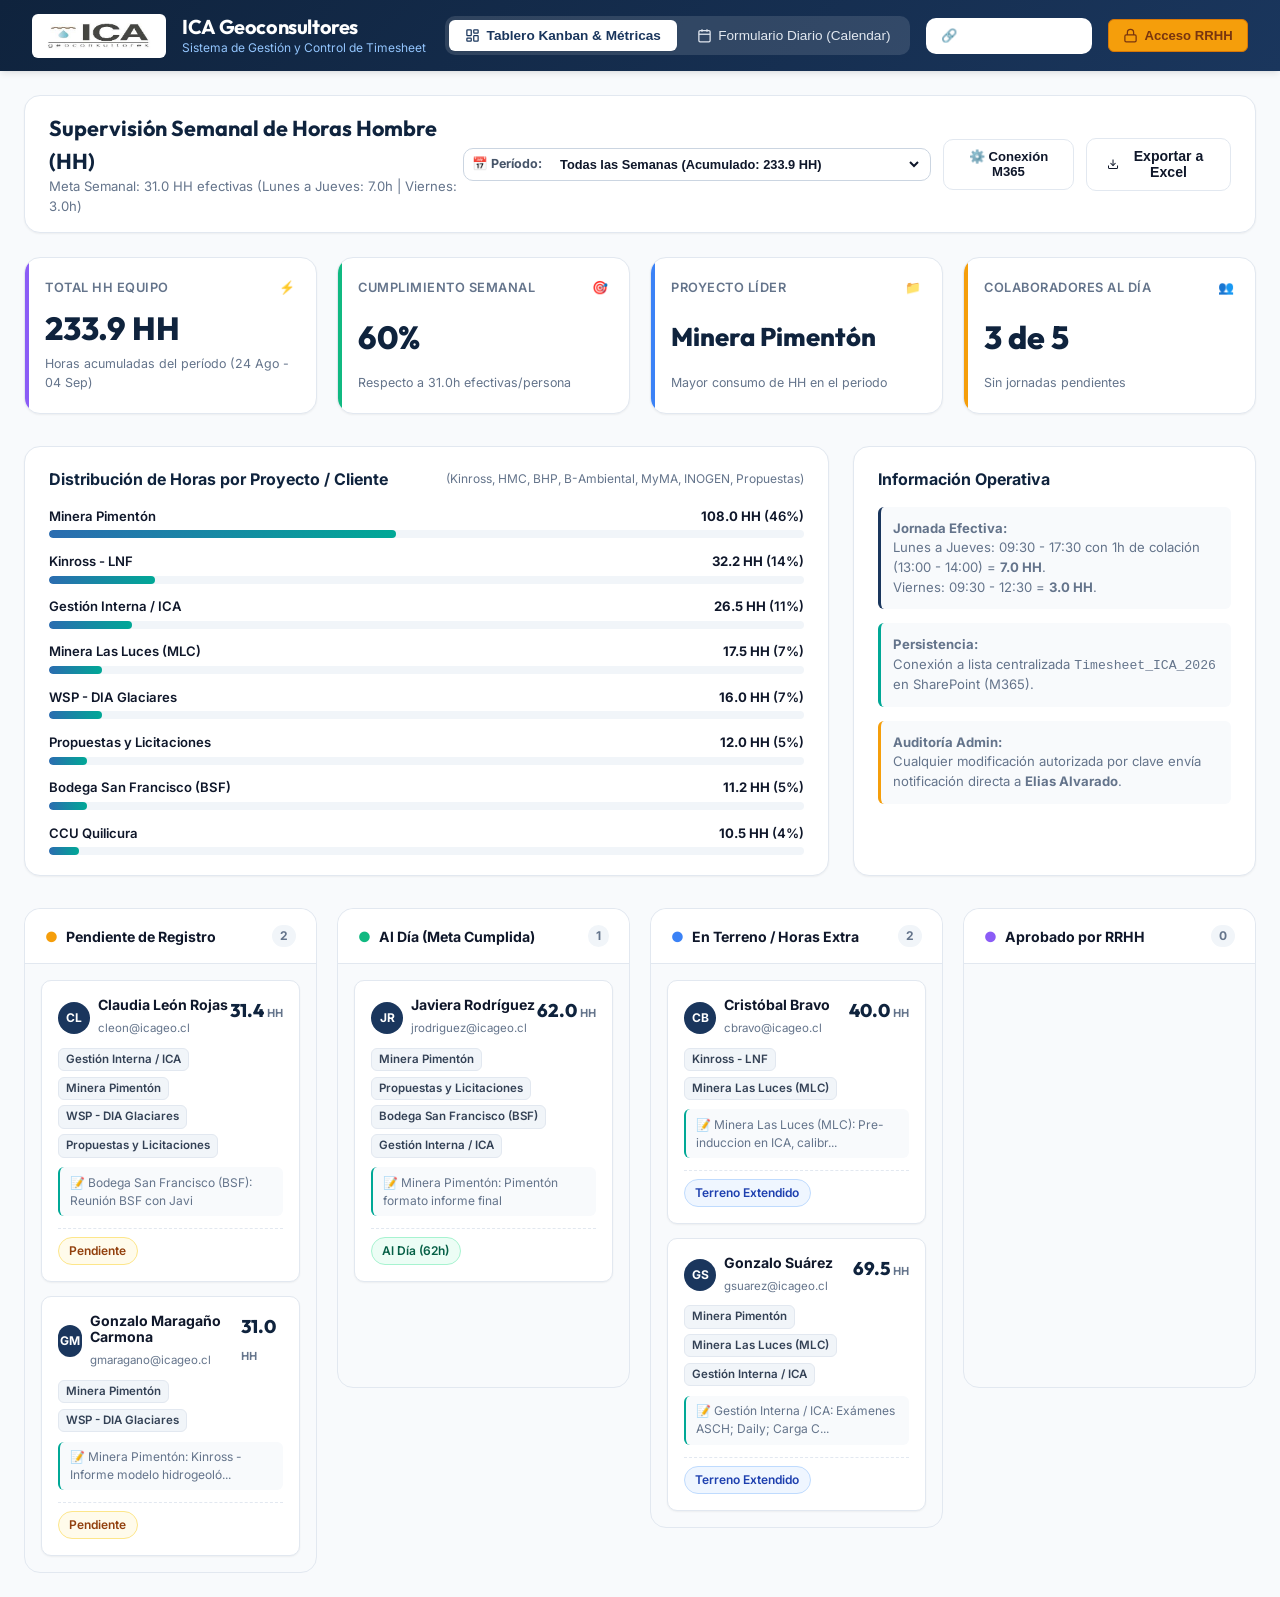
==== index.html @ 27f5648c "Integrate team real HH (233.9h) across 5 consultants with period filtering and detail modal" ====
<!DOCTYPE html>
<html lang="es">
<head>
  <meta charset="UTF-8">
  <meta name="viewport" content="width=device-width, initial-scale=1.0">
  <title>Timesheet Corporativo - ICA Geoconsultores</title>
  <link rel="stylesheet" href="css/styles.css">
  <link rel="stylesheet" href="css/kanban.css">
  <link rel="stylesheet" href="css/calendar.css">
  <link rel="icon" type="image/png" href="assets/ica_logo.png">
</head>
<body>

  <!-- Encabezado Corporativo -->
  <header class="app-header">
    <div class="brand-container">
      <img src="assets/ica_logo.png" alt="ICA Geoconsultores" class="brand-logo">
      <div class="brand-text">
        <h1>ICA Geoconsultores</h1>
        <p>Sistema de Gestión y Control de Timesheet</p>
      </div>
    </div>

    <!-- Navegación de Vistas y Acceso Admin -->
    <div class="header-actions">
      <div class="nav-tabs">
        <button type="button" class="nav-tab-btn active" id="tabBtnKanban" onclick="switchView('kanban')">
          <svg width="15" height="15" viewBox="0 0 24 24" fill="none" stroke="currentColor" stroke-width="2"><rect x="3" y="3" width="7" height="9" rx="1"/><rect x="14" y="3" width="7" height="5" rx="1"/><rect x="14" y="12" width="7" height="9" rx="1"/><rect x="3" y="16" width="7" height="5" rx="1"/></svg>
          Tablero Kanban & Métricas
        </button>
        <button type="button" class="nav-tab-btn" id="tabBtnCalendar" onclick="switchView('calendar')">
          <svg width="15" height="15" viewBox="0 0 24 24" fill="none" stroke="currentColor" stroke-width="2"><rect x="3" y="4" width="18" height="18" rx="2" ry="2"/><line x1="16" y1="2" x2="16" y2="6"/><line x1="8" y1="2" x2="8" y2="6"/><line x1="3" y1="10" x2="21" y2="10"/></svg>
          Formulario Diario (Calendar)
        </button>
      </div>

      <a href="form.html" target="_blank" class="btn btn-outline" style="font-size: 0.82rem; padding: 0.45rem 0.85rem; text-decoration: none; color: white; border-color: rgba(255,255,255,0.35); display: inline-flex; align-items: center; gap: 0.4rem;">
        🔗 Formulario Directo
      </a>

      <button type="button" class="btn-admin" id="btnAdminAuth">
        <svg width="15" height="15" viewBox="0 0 24 24" fill="none" stroke="currentColor" stroke-width="2"><rect x="3" y="11" width="18" height="11" rx="2" ry="2"/><path d="M7 11V7a5 5 0 0110 0v4"/></svg>
        Acceso RRHH
      </button>
    </div>
  </header>

  <!-- Banner de Notificación Exclusiva para Elias Alvarado -->
  <div id="adminNotificationBanner" style="display: none; background: #ecfdf5; border-bottom: 1px solid #a7f3d0; padding: 0.6rem 2rem; font-size: 0.82rem; color: #065f46; align-items: center; justify-content: space-between;">
  </div>

  <main class="app-container">

    <!-- ========================================================
         VISTA 1: TABLERO KANBAN & MÉTRICAS
         ======================================================== -->
    <section id="viewKanban" class="view-section active">
      <!-- Barra Superior del Dashboard -->
      <div class="dashboard-topbar">
        <div class="topbar-title">
          <h2>Supervisión Semanal de Horas Hombre (HH)</h2>
          <p>Meta Semanal: 31.0 HH efectivas (Lunes a Jueves: 7.0h | Viernes: 3.0h)</p>
        </div>
        <div class="topbar-filters">
          <div style="display: flex; align-items: center; gap: 0.4rem; background: white; border: 1px solid #cbd5e1; border-radius: var(--radius-md); padding: 0.2rem 0.5rem;">
            <label for="selectDashboardPeriod" style="font-size: 0.78rem; font-weight: 700; color: #475569; white-space: nowrap;">📅 Período:</label>
            <select id="selectDashboardPeriod" class="input-control" style="font-size: 0.8rem; padding: 0.25rem 0.5rem; border: none; background: transparent; font-weight: 600; color: #0f172a; cursor: pointer;">
              <option value="all">Todas las Semanas (Acumulado: 233.9 HH)</option>
              <option value="w1">Semana 1 (24 al 28 de Agosto: 124.9 HH)</option>
              <option value="w2">Semana 2 (31 de Agosto al 04 de Septiembre: 109.0 HH)</option>
            </select>
          </div>
          <button type="button" class="btn btn-outline" id="btnAdminManagePinsCatalog" style="font-size: 0.82rem; display: none;">
            👥 PINs & Propuestas
          </button>
          <button type="button" class="btn btn-outline" id="btnM365Config" style="font-size: 0.82rem;">
            ⚙️ Conexión M365
          </button>
          <button type="button" class="btn btn-outline" id="btnExportExcel">
            <svg width="16" height="16" viewBox="0 0 24 24" fill="none" stroke="currentColor" stroke-width="2"><path d="M21 15v4a2 2 0 0 1-2 2H5a2 2 0 0 1-2-2v-4"/><polyline points="7 10 12 15 17 10"/><line x1="12" y1="15" x2="12" y2="3"/></svg>
            Exportar a Excel
          </button>
        </div>
      </div>

      <!-- Métricas Clave (KPIs) -->
      <div class="metrics-kpi-grid">
        <div class="kpi-card kpi-purple">
          <div class="kpi-header">
            <span>Total HH Equipo</span>
            <span>⚡</span>
          </div>
          <div class="kpi-value" id="kpiTotalHours">0.0 HH</div>
          <div class="kpi-subtext">Horas acumuladas esta semana</div>
        </div>

        <div class="kpi-card kpi-success">
          <div class="kpi-header">
            <span>Cumplimiento Semanal</span>
            <span>🎯</span>
          </div>
          <div class="kpi-value" id="kpiComplianceRate">0%</div>
          <div class="kpi-subtext">Respecto a 31.0h efectivas/persona</div>
        </div>

        <div class="kpi-card kpi-info">
          <div class="kpi-header">
            <span>Proyecto Líder</span>
            <span>📁</span>
          </div>
          <div class="kpi-value" id="kpiLeadingProject" style="font-size: 1.6rem;">-</div>
          <div class="kpi-subtext">Mayor consumo de HH en el periodo</div>
        </div>

        <div class="kpi-card kpi-warning">
          <div class="kpi-header">
            <span>Colaboradores al Día</span>
            <span>👥</span>
          </div>
          <div class="kpi-value" id="kpiUsersOnTrack">0 de 5</div>
          <div class="kpi-subtext">Sin jornadas pendientes</div>
        </div>
      </div>

      <!-- Desglose por Proyecto y Resumen -->
      <div class="analytics-split-grid">
        <div class="analytics-panel">
          <h3>
            Distribución de Horas por Proyecto / Cliente
            <span style="font-size: 0.75rem; color: var(--text-muted); font-weight: normal;">(Kinross, HMC, BHP, B-Ambiental, MyMA, INOGEN, Propuestas)</span>
          </h3>
          <div class="project-bars-list" id="projectBarsContainer">
            <!-- Rellenado dinámicamente por app.js -->
          </div>
        </div>

        <div class="analytics-panel">
          <h3>Información Operativa</h3>
          <div style="font-size: 0.82rem; color: var(--text-muted); display: flex; flex-direction: column; gap: 0.85rem;">
            <div style="padding: 0.75rem; background: #f8fafc; border-radius: var(--radius-sm); border-left: 3px solid var(--color-primary);">
              <strong>Jornada Efectiva:</strong>
              <p>Lunes a Jueves: 09:30 - 17:30 con 1h de colación (13:00 - 14:00) = <strong>7.0 HH</strong>.</p>
              <p>Viernes: 09:30 - 12:30 = <strong>3.0 HH</strong>.</p>
            </div>
            <div style="padding: 0.75rem; background: #f8fafc; border-radius: var(--radius-sm); border-left: 3px solid var(--color-accent);">
              <strong>Persistencia:</strong>
              <p>Conexión a lista centralizada <code>Timesheet_ICA_2026</code> en SharePoint (M365).</p>
            </div>
            <div style="padding: 0.75rem; background: #f8fafc; border-radius: var(--radius-sm); border-left: 3px solid #f59e0b;">
              <strong>Auditoría Admin:</strong>
              <p>Cualquier modificación autorizada por clave envía notificación directa a <strong>Elias Alvarado</strong>.</p>
            </div>
          </div>
        </div>
      </div>

      <!-- Tablero Kanban de Supervisión -->
      <div class="kanban-board-container">
        <!-- Columna 1: Pendiente -->
        <div class="kanban-column">
          <div class="kanban-column-header">
            <div class="column-title">
              <span style="color: #f59e0b;">●</span> Pendiente de Registro
            </div>
            <span class="column-count" id="countPending">0</span>
          </div>
          <div class="kanban-cards-container" id="colPending"></div>
        </div>

        <!-- Columna 2: Al Día -->
        <div class="kanban-column">
          <div class="kanban-column-header">
            <div class="column-title">
              <span style="color: #10b981;">●</span> Al Día (Meta Cumplida)
            </div>
            <span class="column-count" id="countOnTrack">0</span>
          </div>
          <div class="kanban-cards-container" id="colOnTrack"></div>
        </div>

        <!-- Columna 3: En Terreno -->
        <div class="kanban-column">
          <div class="kanban-column-header">
            <div class="column-title">
              <span style="color: #3b82f6;">●</span> En Terreno / Horas Extra
            </div>
            <span class="column-count" id="countTerrain">0</span>
          </div>
          <div class="kanban-cards-container" id="colTerrain"></div>
        </div>

        <!-- Columna 4: Aprobado RRHH -->
        <div class="kanban-column">
          <div class="kanban-column-header">
            <div class="column-title">
              <span style="color: #8b5cf6;">●</span> Aprobado por RRHH
            </div>
            <span class="column-count" id="countApproved">0</span>
          </div>
          <div class="kanban-cards-container" id="colApproved"></div>
        </div>
      </div>
    </section>

    <!-- ========================================================
         VISTA 2: FORMULARIO DIARIO (INTERFAZ CALENDAR)
         ======================================================== -->
    <section id="viewCalendar" class="view-section">
      <div class="calendar-form-wrapper">
        <div class="form-header-bar">
          <div class="form-header-title">
            <h2>Registro Diario de Actividades (Timesheet)</h2>
            <p>Distribuye en un solo envío las tareas de tu jornada laboral</p>
          </div>
          <div class="target-pill" id="targetHoursDisplay">
            Meta del día: <strong>7.0 HH</strong> (09:30 a 17:30 con 1h de colación)
          </div>
        </div>

        <!-- Barra de Autenticación y PIN Personal -->
        <div class="pin-auth-banner">
          <div class="pin-status-text locked" id="pinStatusText">
            🔒 <strong>Sesión Bloqueada:</strong> Ingresa tu PIN de 4 dígitos para habilitar el registro.
          </div>
          <div style="display: flex; gap: 0.5rem;">
            <button type="button" class="btn-pin-action" id="btnOpenPinModal">🔑 Ingresar PIN</button>
            <button type="button" class="btn-pin-action" id="btnChangePinModal" style="display: none;">⚙️ Cambiar mi PIN</button>
          </div>
        </div>

        <form id="formDailyTimesheet" class="form-content-locked">
          <!-- Metadatos de la Jornada -->
          <div class="form-meta-grid">
            <div class="input-group">
              <label>Profesional (Colaborador ICA)</label>
              <select class="input-control" id="userSelect" required>
                <option value="cbravo@icageo.cl">Cristóbal Bravo</option>
                <option value="cleon@icageo.cl">Claudia León Rojas</option>
                <option value="gmaragano@icageo.cl">Gonzalo Maragaño Carmona</option>
                <option value="gsuarez@icageo.cl">Gonzalo Suárez</option>
                <option value="jrodriguez@icageo.cl">Javiera Rodríguez</option>
              </select>
            </div>
            <div class="input-group">
              <label>Correo Institucional (@icageo.cl)</label>
              <input type="email" class="input-control" id="userEmail" value="cbravo@icageo.cl" readonly style="background: #f8fafc;">
            </div>
            <div class="input-group">
              <label>Fecha de la Jornada</label>
              <input type="date" class="input-control" id="dateInput" required>
            </div>
            <div class="input-group" style="justify-content: flex-end;">
              <div class="terrain-toggle-box">
                <label class="terrain-label">
                  <input type="checkbox" id="terrainCheckbox">
                  <span>Día de Terreno / Horas Extendidas (> 7.0h)</span>
                </label>
              </div>
            </div>
          </div>

          <!-- Botones de Ausencia Justificada -->
          <div class="absence-quick-bar">
            <span>¿Jornada especial o no laboral?</span>
            <div class="absence-btn-group">
              <button type="button" class="btn-absence" data-type="Feriado Legal">🏛️ Feriado Legal</button>
              <button type="button" class="btn-absence" data-type="Vacaciones">🏖️ Vacaciones</button>
              <button type="button" class="btn-absence" data-type="Licencia Médica">🏥 Licencia Médica</button>
            </div>
          </div>

          <!-- Línea de Tiempo Visual (Calendar Timeline) -->
          <div class="timeline-container">
            <div class="timeline-header">
              <h3>
                <svg width="18" height="18" viewBox="0 0 24 24" fill="none" stroke="currentColor" stroke-width="2"><circle cx="12" cy="12" r="10"/><polyline points="12 6 12 12 16 14"/></svg>
                Estructura de la Jornada
              </h3>
              <span style="font-size: 0.78rem; color: var(--text-muted);">Horarios de referencia corporativos</span>
            </div>

            <div class="timeline-blocks-wrapper">
              <!-- Bloque Mañana -->
              <div class="timeline-block">
                <div class="timeline-block-title">
                  <span>BLOQUE MAÑANA</span>
                  <span>09:30 - 13:00</span>
                </div>
                <div class="timeline-block-hours">3.5 <small style="font-size:0.8rem; color:var(--text-muted);">HH</small></div>
                <div class="timeline-block-desc">Inicio de jornada, coordinación técnica y desarrollo</div>
              </div>

              <!-- Bloque Colación Protegido -->
              <div class="timeline-block-lunch">
                <div class="lunch-icon">🍽️</div>
                <div class="lunch-title">COLACIÓN</div>
                <div class="lunch-time">13:00 - 14:00</div>
                <div class="lunch-status">1h Protegida</div>
              </div>

              <!-- Bloque Tarde -->
              <div class="timeline-block">
                <div class="timeline-block-title">
                  <span>BLOQUE TARDE</span>
                  <span>14:00 - 17:30</span>
                </div>
                <div class="timeline-block-hours">3.5 <small style="font-size:0.8rem; color:var(--text-muted);">HH</small></div>
                <div class="timeline-block-desc">Cierre de entregables, modelos y redacción</div>
              </div>
            </div>

            <!-- Barra de Progreso del Llenado -->
            <div class="progress-container">
              <div class="progress-info-row">
                <span>Horas asignadas en tareas:</span>
                <span id="progressText">0.0 / 7.0 HH</span>
              </div>
              <div class="progress-track">
                <div class="progress-bar-fill" id="progressBarFill"></div>
              </div>
            </div>
          </div>

          <!-- Tareas del Día -->
          <div class="tasks-section-title">
            <h3>Distribución de Tareas del Día</h3>
            <div style="display: flex; gap: 0.5rem;">
              <button type="button" class="btn btn-outline" id="btnOpenNewProposal" style="padding: 0.4rem 0.8rem; font-size: 0.8rem; border-color: #0284c7; color: #0369a1;">
                + Nueva Propuesta
              </button>
              <button type="button" class="btn btn-outline" id="btnAddTask" style="padding: 0.4rem 0.8rem; font-size: 0.8rem;">
                + Agregar Otra Tarea
              </button>
            </div>
          </div>

          <div id="tasksContainer">
            <!-- Filas dinámicas generadas por calendar_form.js -->
          </div>

          <!-- Barra de Envío Único -->
          <div class="form-submit-bar">
            <div id="validationSummary" class="validation-summary">
              Completando asignación...
            </div>
            <button type="submit" class="btn btn-primary" id="btnSubmitDaily">
              <svg width="16" height="16" viewBox="0 0 24 24" fill="none" stroke="currentColor" stroke-width="2"><path d="M19 21H5a2 2 0 0 1-2-2V5a2 2 0 0 1 2-2h11l5 5v11a2 2 0 0 1-2 2z"/><polyline points="17 21 17 13 7 13 7 21"/><polyline points="7 3 7 8 15 8"/></svg>
              Guardar Jornada del Día
            </button>
          </div>
        </form>
      </div>
    </section>

  </main>

  <!-- ========================================================
       MODAL 1: AUTENTICACIÓN ADMIN (ELIAS ALVARADO)
       ======================================================== -->
  <div class="modal-overlay" id="modalAdminAuth">
    <div class="modal-card">
      <div class="modal-header">
        <h3>Acceso Administrador / RRHH</h3>
        <button type="button" class="modal-close" id="btnCloseAdminModal">&times;</button>
      </div>
      <div class="modal-body">
        <p style="font-size: 0.85rem; color: var(--text-muted); margin-bottom: 1rem;">
          Ingresa la clave única de administración asignada a <strong>Elias Alvarado</strong> para habilitar la supervisión y edición de registros.
        </p>
        <div class="input-group">
          <label>Clave Maestra</label>
          <input type="password" class="input-control" id="inputAdminPass" placeholder="Ingresa clave (ej. ICA2026_ADMIN)">
        </div>
      </div>
      <div class="modal-footer">
        <button type="button" class="btn btn-primary" id="btnSubmitAdminAuth">Desbloquear Panel</button>
      </div>
    </div>
  </div>

  <!-- ========================================================
       MODAL 2: EDICIÓN DE REGISTRO (RRHH)
       ======================================================== -->
  <div class="modal-overlay" id="modalEditRecord">
    <div class="modal-card" style="max-width: 580px;">
      <div class="modal-header">
        <h3>Edición de Registro (Admin: Elias Alvarado)</h3>
        <button type="button" class="modal-close" id="btnCloseEditModal">&times;</button>
      </div>
      <form id="formEditRecord">
        <div class="modal-body">
          <div class="input-group" style="margin-bottom: 0.85rem;">
            <label>Colaborador</label>
            <input type="text" class="input-control" id="editRecordUser" readonly style="background: #f8fafc;">
          </div>
          <div style="display: grid; grid-template-columns: 2fr 1fr; gap: 0.75rem; margin-bottom: 0.85rem;">
            <div class="input-group">
              <label>Proyecto / Cliente</label>
              <select class="input-control" id="editRecordProject">
                <option value="Kinross">Kinross</option>
                <option value="HMC">HMC</option>
                <option value="BHP">BHP</option>
                <option value="B-Ambiental">B-Ambiental</option>
                <option value="MyMA">MyMA</option>
                <option value="INOGEN">INOGEN</option>
                <option value="Propuestas Generales">Propuestas Generales</option>
                <option value="Gestión Interna / Reunión">Gestión Interna / Reunión</option>
                <option value="Otros">Otros</option>
              </select>
            </div>
            <div class="input-group">
              <label>Horas (HH)</label>
              <input type="number" class="input-control" id="editRecordHours" step="0.5" min="0.5" max="16" required>
            </div>
          </div>
          <div class="input-group" style="margin-bottom: 0.85rem;">
            <label>Tipo de Actividad</label>
            <select class="input-control" id="editRecordActivity">
              <option value="Modelación / Análisis Numérico">Modelación / Análisis Numérico</option>
              <option value="Hidroquímica / Isótopos">Hidroquímica / Isótopos</option>
              <option value="Redacción EETT / Informe">Redacción EETT / Informe</option>
              <option value="SIG / Cartografía">SIG / Cartografía</option>
              <option value="Terreno / Piezometría">Terreno / Piezometría</option>
              <option value="Reunión Técnica con Cliente">Reunión Técnica con Cliente</option>
              <option value="Reunión Interna / Planificación">Reunión Interna / Planificación</option>
            </select>
          </div>
          <div class="input-group">
            <label>Nota de Justificación de Auditoría</label>
            <textarea class="input-control" id="editRecordAuditNote" rows="2" placeholder="Describe el motivo de la corrección..."></textarea>
            <span style="font-size: 0.72rem; color: var(--text-muted); margin-top: 0.2rem;">
              * Esta edición quedará registrada y se emitirá notificación exclusiva a <strong>ealvarado@icageo.cl</strong>.
            </span>
          </div>
        </div>
        <div class="modal-footer">
          <button type="submit" class="btn btn-primary">Guardar Modificación</button>
        </div>
      </form>
    </div>
  </div>

  <!-- ========================================================
       MODAL 3: CONFIGURACIÓN CONEXIÓN M365 (POWER AUTOMATE)
       ======================================================== -->
  <div class="modal-overlay" id="modalM365Settings">
    <div class="modal-card" style="max-width: 600px;">
      <div class="modal-header">
        <h3>⚙️ Conexión M365 / Power Automate (Vía B.1)</h3>
        <button type="button" class="modal-close" id="btnCloseM365Modal">&times;</button>
      </div>
      <div class="modal-body">
        <p style="font-size: 0.85rem; color: var(--text-muted); margin-bottom: 1rem;">
          Conecta este formulario en línea directamente a tu archivo <strong>Timesheet_Maestro_ICA_Estandarizado.xlsx</strong> en SharePoint mediante un webhook de Power Automate.
        </p>
        <div class="input-group" style="margin-bottom: 1rem;">
          <label>URL de HTTP POST de Power Automate</label>
          <input type="url" class="input-control" id="inputPAEndpoint" placeholder="https://prod-XX.westus.logic.azure.com:443/workflows/..." style="font-size: 0.82rem;">
          <span style="font-size: 0.72rem; color: var(--text-muted); margin-top: 0.25rem;">
            * Sigue la guía <code>GUIA_POWER_AUTOMATE_B1.md</code> en tu repositorio para obtener esta URL en 5 minutos.
          </span>
        </div>
        <div style="background: #f8fafc; border: 1px solid var(--border-color); border-radius: var(--radius-md); padding: 0.85rem; font-size: 0.78rem; color: #334155;">
          <strong>Estado de Sincronización:</strong>
          <p id="m365ConnectionStatus" style="margin-top: 0.2rem; font-weight: 600; color: #f59e0b;">● Sin endpoint configurado (Guardando en caché local)</p>
        </div>
      </div>
      <div class="modal-footer">
        <button type="button" class="btn btn-outline" id="btnTestM365Connection">Probar Conexión</button>
        <button type="button" class="btn btn-primary" id="btnSaveM365Endpoint">Guardar Configuración</button>
      </div>
    </div>
  </div>

  <!-- ========================================================
       MODAL 4: INGRESO DE PIN PERSONAL DE USUARIO (4 DÍGITOS)
       ======================================================== -->
  <div class="modal-overlay" id="modalUserPinAuth">
    <div class="modal-card" style="max-width: 440px;">
      <div class="modal-header">
        <h3 id="pinModalTitle">🔑 Ingreso Seguro por PIN</h3>
        <button type="button" class="modal-close" id="btnClosePinModal">&times;</button>
      </div>
      <div class="modal-body">
        <p style="font-size: 0.85rem; color: var(--text-muted); margin-bottom: 1.25rem;">
          Hola, <strong id="pinModalUserName">Colaborador</strong>. Ingresa tu PIN de 4 números para desbloquear la carga de horas de hoy.
        </p>
        <div class="input-group" style="align-items: center; margin-bottom: 1rem;">
          <input type="password" class="input-control" id="inputUserPin" maxlength="4" inputmode="numeric" placeholder="••••" style="font-size: 2rem; letter-spacing: 0.5em; text-align: center; width: 180px; font-weight: 800;">
        </div>
        <p style="font-size: 0.75rem; color: var(--text-muted); text-align: center;">
          * PIN inicial por defecto: <code>1234</code>. Podrás cambiarlo una vez ingreses.
        </p>
      </div>
      <div class="modal-footer" style="justify-content: center;">
        <button type="button" class="btn btn-primary" id="btnSubmitUserPin" style="width: 100%;">Validar y Desbloquear</button>
      </div>
    </div>
  </div>

  <!-- ========================================================
       MODAL 5: CAMBIAR PIN PERSONAL
       ======================================================== -->
  <div class="modal-overlay" id="modalChangeUserPin">
    <div class="modal-card" style="max-width: 460px;">
      <div class="modal-header">
        <h3>⚙️ Cambiar mi PIN Personal</h3>
        <button type="button" class="modal-close" id="btnCloseChangePinModal">&times;</button>
      </div>
      <form id="formChangeUserPin">
        <div class="modal-body">
          <div class="input-group" style="margin-bottom: 0.85rem;">
            <label>PIN Actual</label>
            <input type="password" class="input-control" id="inputCurrentPin" maxlength="4" inputmode="numeric" required placeholder="••••">
          </div>
          <div class="input-group" style="margin-bottom: 0.85rem;">
            <label>Nuevo PIN (4 números)</label>
            <input type="password" class="input-control" id="inputNewPin" maxlength="4" inputmode="numeric" required placeholder="••••">
          </div>
          <div class="input-group">
            <label>Confirmar Nuevo PIN</label>
            <input type="password" class="input-control" id="inputConfirmPin" maxlength="4" inputmode="numeric" required placeholder="••••">
          </div>
        </div>
        <div class="modal-footer">
          <button type="submit" class="btn btn-primary">Actualizar mi PIN</button>
        </div>
      </form>
    </div>
  </div>

  <!-- ========================================================
       MODAL 6: REGISTRO DE NUEVA PROPUESTA (COLABORATIVO)
       ======================================================== -->
  <div class="modal-overlay" id="modalNewProposal">
    <div class="modal-card" style="max-width: 520px;">
      <div class="modal-header">
        <h3>💡 Nueva Propuesta / Licitación</h3>
        <button type="button" class="modal-close" id="btnCloseNewProposalModal">&times;</button>
      </div>
      <form id="formCreateProposal">
        <div class="modal-body">
          <p style="font-size: 0.82rem; color: var(--text-muted); margin-bottom: 1rem;">
            Cualquier colaborador puede crear una propuesta. Quedará disponible inmediatamente en el formulario y la administración podrá validarla o asignarle OT oficial.
          </p>
          <div class="input-group" style="margin-bottom: 0.85rem;">
            <label>Nombre de la Propuesta / Servicio</label>
            <input type="text" class="input-control" id="inputProposalName" placeholder="Ej: Licitación Hidrogeología Quebrada Blanca" required>
          </div>
          <div class="input-group" style="margin-bottom: 0.85rem;">
            <label>Cliente / Mandante</label>
            <input type="text" class="input-control" id="inputProposalClient" placeholder="Ej: Teck / Codelco / Anglo" required>
          </div>
          <div class="input-group">
            <label>Notas / Alcance Breve</label>
            <textarea class="input-control" id="inputProposalNotes" rows="2" placeholder="Detalle preliminar..."></textarea>
          </div>
        </div>
        <div class="modal-footer">
          <button type="submit" class="btn btn-primary">Registrar y Usar Propuesta</button>
        </div>
      </form>
    </div>
  </div>

  <!-- ========================================================
       MODAL 7: GESTIÓN DE PINS Y PROPUESTAS (ADMIN: ELIAS ALVARADO)
       ======================================================== -->
  <div class="modal-overlay" id="modalAdminCatalogAndPins">
    <div class="modal-card" style="max-width: 680px;">
      <div class="modal-header">
        <h3>👥 Gestión de PINs y Propuestas (Admin)</h3>
        <button type="button" class="modal-close" id="btnCloseAdminPinsModal">&times;</button>
      </div>
      <div class="modal-body">
        <h4 style="font-size: 0.95rem; margin-bottom: 0.75rem; color: var(--color-primary-dark);">1. Estado y Reseteo de PINs del Equipo</h4>
        <div style="max-height: 180px; overflow-y: auto; border: 1px solid var(--border-color); border-radius: var(--radius-sm); margin-bottom: 1.5rem;">
          <table style="width: 100%; border-collapse: collapse; font-size: 0.82rem;">
            <thead style="background: #f8fafc; border-bottom: 1px solid var(--border-color); text-align: left;">
              <tr>
                <th style="padding: 0.5rem 0.75rem;">Colaborador</th>
                <th style="padding: 0.5rem 0.75rem;">Correo</th>
                <th style="padding: 0.5rem 0.75rem;">PIN</th>
                <th style="padding: 0.5rem 0.75rem; text-align: right;">Acción</th>
              </tr>
            </thead>
            <tbody id="tablePinsAdminBody">
              <!-- Rellenado por app.js -->
            </tbody>
          </table>
        </div>

        <h4 style="font-size: 0.95rem; margin-bottom: 0.75rem; color: var(--color-primary-dark);">2. Propuestas Creadas por el Equipo</h4>
        <div id="listAdminProposalsContainer" style="max-height: 180px; overflow-y: auto; border: 1px solid var(--border-color); border-radius: var(--radius-sm); padding: 0.5rem;">
          <!-- Rellenado por app.js -->
        </div>
      </div>
      <div class="modal-footer">
        <button type="button" class="btn btn-outline" id="btnCloseAdminPinsFooter">Cerrar</button>
      </div>
    </div>
  </div>

  <!-- ========================================================
       MODAL 8: DETALLE DE ACTIVIDADES DEL CONSULTOR (AUDITORÍA / VISTA)
       ======================================================== -->
  <div class="modal-overlay" id="modalUserDetailView">
    <div class="modal-card" style="max-width: 720px;">
      <div class="modal-header">
        <h3 id="detailModalTitle">📋 Detalle de Tareas: Consultor</h3>
        <button type="button" class="modal-close" id="btnCloseDetailModal">&times;</button>
      </div>
      <div class="modal-body">
        <div style="display: flex; justify-content: space-between; align-items: center; margin-bottom: 1rem; background: #f8fafc; padding: 0.75rem 1rem; border-radius: var(--radius-sm); border-left: 3px solid var(--color-primary);">
          <div>
            <div id="detailModalUserName" style="font-weight: 700; font-size: 0.95rem; color: #1e293b;">-</div>
            <div id="detailModalUserEmail" style="font-size: 0.8rem; color: #64748b;">-</div>
          </div>
          <div id="detailModalTotalHH" style="font-size: 1.25rem; font-weight: 800; color: var(--color-primary);">0.0 HH</div>
        </div>
        <div style="max-height: 320px; overflow-y: auto; border: 1px solid var(--border-color); border-radius: var(--radius-sm);">
          <table style="width: 100%; border-collapse: collapse; font-size: 0.8rem;">
            <thead style="background: #f1f5f9; border-bottom: 1px solid var(--border-color); text-align: left; position: sticky; top: 0;">
              <tr>
                <th style="padding: 0.5rem 0.6rem;">Fecha</th>
                <th style="padding: 0.5rem 0.6rem;">Proyecto</th>
                <th style="padding: 0.5rem 0.6rem; text-align: center;">HH</th>
                <th style="padding: 0.5rem 0.6rem;">Actividad / Detalle</th>
              </tr>
            </thead>
            <tbody id="detailModalTableBody">
              <!-- Filas generadas dinámicamente -->
            </tbody>
          </table>
        </div>
      </div>
      <div class="modal-footer" style="justify-content: flex-end;">
        <button type="button" class="btn btn-outline" id="btnCloseDetailFooter">Cerrar</button>
      </div>
    </div>
  </div>

  <!-- Script para Alternar Vistas -->
  <script>
    function switchView(view) {
      document.getElementById('viewKanban').classList.remove('active');
      document.getElementById('viewCalendar').classList.remove('active');
      document.getElementById('tabBtnKanban').classList.remove('active');
      document.getElementById('tabBtnCalendar').classList.remove('active');

      if (view === 'kanban') {
        document.getElementById('viewKanban').classList.add('active');
        document.getElementById('tabBtnKanban').classList.add('active');
        if (typeof window.renderDashboard === 'function') {
          window.renderDashboard();
        }
      } else {
        document.getElementById('viewCalendar').classList.add('active');
        document.getElementById('tabBtnCalendar').classList.add('active');
      }
    }
  </script>

  <!-- Lógica de Negocio -->
  <script src="js/team_data.js"></script>
  <script src="js/calendar_form.js"></script>
  <script src="js/app.js"></script>
</body>
</html>
---- css/styles.css ----
/* ==========================================================================
   ICA Geoconsultores - Sistema de Timesheet Corporativo
   Design System & Base Tokens
   ========================================================================== */

@import url('https://fonts.googleapis.com/css2?family=Inter:wght@300;400;500;600;700;800&family=Outfit:wght@500;600;700;800&display=swap');

:root {
  /* Paleta Corporativa ICA */
  --color-primary: #1a365d;        /* Azul Marino ICA */
  --color-primary-light: #2b6cb0;
  --color-primary-dark: #0f233d;
  --color-accent: #00a896;         /* Verde Agua Técnico */
  --color-accent-hover: #028090;
  
  /* Estados Operativos */
  --color-success: #10b981;        /* Al Día / Cuadrado */
  --color-success-bg: #ecfdf5;
  --color-warning: #f59e0b;        /* Pendiente */
  --color-warning-bg: #fffbeb;
  --color-info: #3b82f6;           /* En Terreno / Horas Extra */
  --color-info-bg: #eff6ff;
  --color-purple: #8b5cf6;         /* Aprobado RRHH */
  --color-purple-bg: #f5f3ff;
  --color-danger: #ef4444;
  --color-danger-bg: #fef2f2;
  
  /* Escala de Grises y Superficies */
  --bg-app: #f8fafc;
  --bg-surface: #ffffff;
  --bg-surface-elevated: #ffffff;
  --bg-muted: #f1f5f9;
  --border-color: #e2e8f0;
  --border-focus: #3b82f6;
  
  /* Tipografía */
  --text-main: #0f172a;
  --text-muted: #64748b;
  --text-light: #94a3b8;
  --text-inverse: #ffffff;
  
  /* Sombras y Elevaciones */
  --shadow-sm: 0 1px 2px 0 rgb(0 0 0 / 0.05);
  --shadow-md: 0 4px 6px -1px rgb(0 0 0 / 0.08), 0 2px 4px -2px rgb(0 0 0 / 0.06);
  --shadow-lg: 0 10px 15px -3px rgb(0 0 0 / 0.08), 0 4px 6px -4px rgb(0 0 0 / 0.04);
  --shadow-xl: 0 20px 25px -5px rgb(0 0 0 / 0.1), 0 8px 10px -6px rgb(0 0 0 / 0.06);

  /* Bordes Redondeados */
  --radius-sm: 6px;
  --radius-md: 10px;
  --radius-lg: 16px;
  --radius-full: 9999px;
  
  /* Transiciones */
  --transition-fast: 0.15s ease;
  --transition-normal: 0.25s ease;
}

/* Reset y Normalización */
* {
  box-sizing: border-box;
  margin: 0;
  padding: 0;
}

body {
  font-family: 'Inter', -apple-system, BlinkMacSystemFont, 'Segoe UI', Roboto, sans-serif;
  background-color: var(--bg-app);
  color: var(--text-main);
  line-height: 1.5;
  -webkit-font-smoothing: antialiased;
}

/* Encabezado Corporativo */
.app-header {
  background: linear-gradient(135deg, var(--color-primary-dark) 0%, var(--color-primary) 100%);
  color: var(--text-inverse);
  padding: 0.85rem 2rem;
  display: flex;
  justify-content: space-between;
  align-items: center;
  position: sticky;
  top: 0;
  z-index: 100;
  box-shadow: var(--shadow-md);
}

.brand-container {
  display: flex;
  align-items: center;
  gap: 1rem;
}

.brand-logo {
  height: 44px;
  background: white;
  padding: 4px 8px;
  border-radius: var(--radius-sm);
  box-shadow: var(--shadow-sm);
}

.brand-text h1 {
  font-family: 'Outfit', sans-serif;
  font-size: 1.25rem;
  font-weight: 700;
  letter-spacing: -0.02em;
  line-height: 1.2;
}

.brand-text p {
  font-size: 0.75rem;
  color: #93c5fd;
  font-weight: 400;
}

/* Navegación y Acciones */
.header-actions {
  display: flex;
  align-items: center;
  gap: 1rem;
}

.nav-tabs {
  display: flex;
  background: rgba(255, 255, 255, 0.12);
  padding: 4px;
  border-radius: var(--radius-md);
  gap: 4px;
}

.nav-tab-btn {
  background: transparent;
  border: none;
  color: #e2e8f0;
  padding: 0.5rem 1rem;
  font-size: 0.85rem;
  font-weight: 500;
  border-radius: var(--radius-sm);
  cursor: pointer;
  transition: var(--transition-fast);
  display: flex;
  align-items: center;
  gap: 0.4rem;
}

.nav-tab-btn:hover {
  background: rgba(255, 255, 255, 0.15);
  color: white;
}

.nav-tab-btn.active {
  background: white;
  color: var(--color-primary);
  font-weight: 600;
  box-shadow: var(--shadow-sm);
}

.btn-admin {
  background: #f59e0b;
  color: #78350f;
  border: 1px solid #d97706;
  font-weight: 600;
  padding: 0.5rem 0.9rem;
  border-radius: var(--radius-sm);
  cursor: pointer;
  font-size: 0.82rem;
  display: flex;
  align-items: center;
  gap: 0.4rem;
  transition: var(--transition-fast);
}

.btn-admin:hover {
  background: #fbbf24;
}

.btn-admin.authenticated {
  background: #10b981;
  color: white;
  border-color: #059669;
}

/* Contenedor Principal */
.app-container {
  max-width: 1440px;
  margin: 1.5rem auto;
  padding: 0 1.5rem;
}

/* Secciones de Vistas */
.view-section {
  display: none;
}

.view-section.active {
  display: block;
}

/* Badges y Chips */
.badge {
  display: inline-flex;
  align-items: center;
  gap: 0.35rem;
  padding: 0.25rem 0.65rem;
  border-radius: var(--radius-full);
  font-size: 0.75rem;
  font-weight: 600;
}

.badge-success { background: var(--color-success-bg); color: #065f46; border: 1px solid #a7f3d0; }
.badge-warning { background: var(--color-warning-bg); color: #92400e; border: 1px solid #fde68a; }
.badge-info    { background: var(--color-info-bg); color: #1e40af; border: 1px solid #bfdbfe; }
.badge-purple  { background: var(--color-purple-bg); color: #5b21b6; border: 1px solid #ddd6fe; }

/* Botones Base */
.btn {
  display: inline-flex;
  align-items: center;
  justify-content: center;
  gap: 0.5rem;
  padding: 0.6rem 1.25rem;
  font-size: 0.88rem;
  font-weight: 600;
  border-radius: var(--radius-md);
  border: 1px solid transparent;
  cursor: pointer;
  transition: var(--transition-fast);
}

.btn-primary {
  background: var(--color-primary);
  color: white;
}
.btn-primary:hover {
  background: var(--color-primary-light);
}

.btn-outline {
  background: white;
  border-color: var(--border-color);
  color: var(--text-main);
}
.btn-outline:hover {
  background: var(--bg-muted);
}

/* Modal Genérico */
.modal-overlay {
  position: fixed;
  inset: 0;
  background: rgba(15, 23, 42, 0.65);
  backdrop-filter: blur(4px);
  display: flex;
  align-items: center;
  justify-content: center;
  z-index: 1000;
  opacity: 0;
  visibility: hidden;
  transition: var(--transition-fast);
}

.modal-overlay.open {
  opacity: 1;
  visibility: visible;
}

.modal-card {
  background: white;
  border-radius: var(--radius-lg);
  box-shadow: var(--shadow-xl);
  width: 100%;
  max-width: 520px;
  overflow: hidden;
  animation: modalEnter 0.2s cubic-bezier(0.16, 1, 0.3, 1);
}

@keyframes modalEnter {
  from { transform: translateY(12px) scale(0.98); }
  to { transform: translateY(0) scale(1); }
}

.modal-header {
  padding: 1.25rem 1.5rem;
  border-bottom: 1px solid var(--border-color);
  display: flex;
  justify-content: space-between;
  align-items: center;
  background: var(--bg-muted);
}

.modal-header h3 {
  font-family: 'Outfit', sans-serif;
  font-size: 1.15rem;
  color: var(--color-primary-dark);
}

.modal-close {
  background: transparent;
  border: none;
  font-size: 1.3rem;
  cursor: pointer;
  color: var(--text-muted);
}

.modal-body {
  padding: 1.5rem;
}

.modal-footer {
  padding: 1rem 1.5rem;
  border-top: 1px solid var(--border-color);
  display: flex;
  justify-content: flex-end;
  gap: 0.75rem;
  background: #fafafa;
}

/* Toast de Notificación */
.toast-container {
  position: fixed;
  bottom: 2rem;
  right: 2rem;
  z-index: 2000;
  display: flex;
  flex-direction: column;
  gap: 0.75rem;
}

.toast {
  background: white;
  color: var(--text-main);
  padding: 1rem 1.25rem;
  border-radius: var(--radius-md);
  box-shadow: var(--shadow-lg);
  border-left: 4px solid var(--color-primary);
  display: flex;
  align-items: center;
  gap: 0.75rem;
  min-width: 320px;
  animation: toastIn 0.3s ease;
}

.toast-success { border-left-color: var(--color-success); }
.toast-info { border-left-color: var(--color-info); }
.toast-warning { border-left-color: var(--color-warning); }

@keyframes toastIn {
  from { transform: translateX(50px); opacity: 0; }
  to { transform: translateX(0); opacity: 1; }
}
---- css/kanban.css ----
/* ==========================================================================
   ICA Geoconsultores - Sistema de Timesheet Corporativo
   Estilos del Tablero Kanban y Panel de Métricas
   ========================================================================== */

/* Barra Superior del Dashboard */
.dashboard-topbar {
  display: flex;
  justify-content: space-between;
  align-items: center;
  margin-bottom: 1.5rem;
  background: white;
  padding: 1rem 1.5rem;
  border-radius: var(--radius-lg);
  border: 1px solid var(--border-color);
  box-shadow: var(--shadow-sm);
}

.topbar-title h2 {
  font-family: 'Outfit', sans-serif;
  font-size: 1.35rem;
  color: var(--color-primary-dark);
}

.topbar-title p {
  font-size: 0.82rem;
  color: var(--text-muted);
}

.topbar-filters {
  display: flex;
  align-items: center;
  gap: 0.75rem;
}

/* Fila de Tarjetas de Métricas (KPIs) */
.metrics-kpi-grid {
  display: grid;
  grid-template-columns: repeat(4, 1fr);
  gap: 1.25rem;
  margin-bottom: 2rem;
}

.kpi-card {
  background: white;
  border-radius: var(--radius-lg);
  border: 1px solid var(--border-color);
  padding: 1.25rem;
  box-shadow: var(--shadow-sm);
  display: flex;
  flex-direction: column;
  justify-content: space-between;
  position: relative;
  overflow: hidden;
}

.kpi-card::before {
  content: '';
  position: absolute;
  top: 0;
  left: 0;
  width: 4px;
  height: 100%;
  background: var(--color-primary);
}

.kpi-card.kpi-success::before { background: var(--color-success); }
.kpi-card.kpi-warning::before { background: var(--color-warning); }
.kpi-card.kpi-info::before    { background: var(--color-info); }
.kpi-card.kpi-purple::before  { background: var(--color-purple); }

.kpi-header {
  display: flex;
  justify-content: space-between;
  align-items: center;
  font-size: 0.8rem;
  font-weight: 600;
  color: var(--text-muted);
  text-transform: uppercase;
  letter-spacing: 0.04em;
}

.kpi-value {
  font-size: 2rem;
  font-weight: 800;
  font-family: 'Outfit', sans-serif;
  color: var(--color-primary-dark);
  margin: 0.4rem 0 0.2rem 0;
}

.kpi-subtext {
  font-size: 0.78rem;
  color: var(--text-muted);
  display: flex;
  align-items: center;
  gap: 0.35rem;
}

/* Desglose Gráfico Rápido */
.analytics-split-grid {
  display: grid;
  grid-template-columns: 2fr 1fr;
  gap: 1.5rem;
  margin-bottom: 2rem;
}

.analytics-panel {
  background: white;
  border-radius: var(--radius-lg);
  border: 1px solid var(--border-color);
  padding: 1.25rem 1.5rem;
  box-shadow: var(--shadow-sm);
}

.analytics-panel h3 {
  font-size: 1rem;
  font-weight: 700;
  color: var(--color-primary-dark);
  margin-bottom: 1rem;
  display: flex;
  justify-content: space-between;
  align-items: center;
}

.project-bars-list {
  display: flex;
  flex-direction: column;
  gap: 0.85rem;
}

.project-bar-item {
  display: flex;
  flex-direction: column;
  gap: 0.25rem;
}

.project-bar-info {
  display: flex;
  justify-content: space-between;
  font-size: 0.82rem;
  font-weight: 600;
}

.project-bar-track {
  height: 8px;
  background: #f1f5f9;
  border-radius: var(--radius-full);
  overflow: hidden;
}

.project-bar-fill {
  height: 100%;
  background: linear-gradient(90deg, var(--color-primary-light), var(--color-accent));
  border-radius: var(--radius-full);
}

/* Tablero Kanban */
.kanban-board-container {
  display: grid;
  grid-template-columns: repeat(4, 1fr);
  gap: 1.25rem;
  align-items: flex-start;
}

.kanban-column {
  background: #f8fafc;
  border: 1px solid var(--border-color);
  border-radius: var(--radius-lg);
  display: flex;
  flex-direction: column;
  min-height: 480px;
}

.kanban-column-header {
  padding: 1rem 1.25rem;
  display: flex;
  justify-content: space-between;
  align-items: center;
  border-bottom: 1px solid var(--border-color);
  background: white;
  border-top-left-radius: var(--radius-lg);
  border-top-right-radius: var(--radius-lg);
}

.column-title {
  display: flex;
  align-items: center;
  gap: 0.5rem;
  font-size: 0.88rem;
  font-weight: 700;
  color: var(--text-main);
}

.column-count {
  background: var(--bg-muted);
  font-size: 0.75rem;
  font-weight: 700;
  padding: 2px 8px;
  border-radius: var(--radius-full);
  color: var(--text-muted);
}

.kanban-cards-container {
  padding: 1rem;
  display: flex;
  flex-direction: column;
  gap: 0.85rem;
  flex-grow: 1;
}

/* Tarjeta de Colaborador en Kanban */
.kanban-card {
  background: white;
  border: 1px solid var(--border-color);
  border-radius: var(--radius-md);
  padding: 1rem;
  box-shadow: var(--shadow-sm);
  transition: transform var(--transition-fast), box-shadow var(--transition-fast);
}

.kanban-card:hover {
  transform: translateY(-2px);
  box-shadow: var(--shadow-md);
}

.card-top {
  display: flex;
  justify-content: space-between;
  align-items: flex-start;
  margin-bottom: 0.6rem;
}

.card-user-info {
  display: flex;
  align-items: center;
  gap: 0.5rem;
}

.user-avatar {
  width: 32px;
  height: 32px;
  border-radius: var(--radius-full);
  background: var(--color-primary);
  color: white;
  display: flex;
  align-items: center;
  justify-content: center;
  font-size: 0.75rem;
  font-weight: 700;
}

.user-names h4 {
  font-size: 0.88rem;
  font-weight: 700;
  color: var(--text-main);
  line-height: 1.2;
}

.user-names span {
  font-size: 0.72rem;
  color: var(--text-muted);
}

.card-hours-badge {
  font-family: 'Outfit', sans-serif;
  font-size: 1.15rem;
  font-weight: 800;
  color: var(--color-primary-dark);
}

.card-hours-badge small {
  font-size: 0.72rem;
  font-weight: 600;
  color: var(--text-muted);
}

.card-projects-chips {
  display: flex;
  flex-wrap: wrap;
  gap: 0.35rem;
  margin: 0.6rem 0;
}

.project-chip {
  background: #f1f5f9;
  color: #334155;
  font-size: 0.72rem;
  font-weight: 600;
  padding: 2px 7px;
  border-radius: var(--radius-sm);
  border: 1px solid #e2e8f0;
}

.card-recent-task {
  font-size: 0.75rem;
  color: var(--text-muted);
  background: #f8fafc;
  padding: 0.4rem 0.6rem;
  border-radius: var(--radius-sm);
  margin-top: 0.4rem;
  border-left: 2px solid var(--color-accent);
}

.card-actions-bar {
  margin-top: 0.75rem;
  padding-top: 0.5rem;
  border-top: 1px dashed var(--border-color);
  display: flex;
  justify-content: space-between;
  align-items: center;
}

.card-status-label {
  font-size: 0.7rem;
  font-weight: 600;
}

.btn-card-edit {
  display: none; /* Se activa cuando Admin se autentica */
  background: transparent;
  border: 1px solid #cbd5e1;
  color: #475569;
  padding: 2px 8px;
  font-size: 0.72rem;
  border-radius: var(--radius-sm);
  cursor: pointer;
  transition: var(--transition-fast);
}

.btn-card-edit:hover {
  background: #f1f5f9;
  color: var(--color-primary);
  border-color: var(--color-primary);
}

body.admin-authenticated .btn-card-edit {
  display: inline-flex;
  align-items: center;
  gap: 0.3rem;
}
---- css/calendar.css ----
/* ==========================================================================
   ICA Geoconsultores - Sistema de Timesheet Corporativo
   Estilos de la Interfaz Tipo Calendar (Captura Diaria)
   ========================================================================== */

.calendar-form-wrapper {
  background: var(--bg-surface);
  border-radius: var(--radius-lg);
  border: 1px solid var(--border-color);
  box-shadow: var(--shadow-md);
  padding: 2rem;
  max-width: 960px;
  margin: 0 auto;
  position: relative;
}

/* Bloqueo y Autenticación por PIN */
.pin-auth-banner {
  background: #f8fafc;
  border: 1px solid #cbd5e1;
  border-radius: var(--radius-md);
  padding: 0.85rem 1.25rem;
  margin-bottom: 1.5rem;
  display: flex;
  justify-content: space-between;
  align-items: center;
}

.pin-status-text {
  display: flex;
  align-items: center;
  gap: 0.5rem;
  font-size: 0.88rem;
  font-weight: 600;
}

.pin-status-text.unlocked { color: var(--color-success); }
.pin-status-text.locked   { color: #d97706; }

.btn-pin-action {
  background: white;
  border: 1px solid #cbd5e1;
  padding: 0.35rem 0.75rem;
  font-size: 0.78rem;
  font-weight: 600;
  border-radius: var(--radius-sm);
  cursor: pointer;
  transition: var(--transition-fast);
}

.btn-pin-action:hover {
  background: var(--bg-muted);
  border-color: #94a3b8;
}

.form-content-locked {
  filter: blur(2px);
  pointer-events: none;
  opacity: 0.6;
  user-select: none;
}

/* Encabezado del Formulario */
.form-header-bar {
  display: flex;
  justify-content: space-between;
  align-items: flex-start;
  padding-bottom: 1.5rem;
  border-bottom: 1px solid var(--border-color);
  margin-bottom: 1.75rem;
}

.form-header-title h2 {
  font-family: 'Outfit', sans-serif;
  font-size: 1.45rem;
  color: var(--color-primary-dark);
}

.form-header-title p {
  color: var(--text-muted);
  font-size: 0.88rem;
  margin-top: 0.2rem;
}

.target-pill {
  background: var(--bg-muted);
  border: 1px solid var(--border-color);
  padding: 0.5rem 1rem;
  border-radius: var(--radius-full);
  display: flex;
  align-items: center;
  gap: 0.6rem;
  font-size: 0.85rem;
  font-weight: 600;
}

.target-pill strong {
  color: var(--color-primary);
}

/* Fila de Selección de Usuario y Fecha */
.form-meta-grid {
  display: grid;
  grid-template-columns: 1fr 1fr;
  gap: 1.25rem;
  margin-bottom: 1.5rem;
}

.input-group {
  display: flex;
  flex-direction: column;
  gap: 0.4rem;
}

.input-group label {
  font-size: 0.82rem;
  font-weight: 600;
  color: var(--text-muted);
  text-transform: uppercase;
  letter-spacing: 0.04em;
}

.input-control {
  padding: 0.65rem 0.9rem;
  border-radius: var(--radius-md);
  border: 1px solid var(--border-color);
  background: white;
  font-size: 0.9rem;
  color: var(--text-main);
  transition: var(--transition-fast);
}

.input-control:focus {
  outline: none;
  border-color: var(--border-focus);
  box-shadow: 0 0 0 3px rgba(59, 130, 246, 0.15);
}

/* Botones de Ausencia Rápida */
.absence-quick-bar {
  background: #f8fafc;
  border: 1px dashed #cbd5e1;
  border-radius: var(--radius-md);
  padding: 0.75rem 1rem;
  display: flex;
  align-items: center;
  justify-content: space-between;
  margin-bottom: 1.5rem;
}

.absence-quick-bar span {
  font-size: 0.82rem;
  font-weight: 500;
  color: var(--text-muted);
}

.absence-btn-group {
  display: flex;
  gap: 0.5rem;
}

.btn-absence {
  background: white;
  border: 1px solid #cbd5e1;
  padding: 0.35rem 0.75rem;
  font-size: 0.78rem;
  border-radius: var(--radius-sm);
  cursor: pointer;
  color: #334155;
  transition: var(--transition-fast);
  display: flex;
  align-items: center;
  gap: 0.3rem;
}

.btn-absence:hover {
  background: #f1f5f9;
  border-color: #94a3b8;
}

.btn-absence.active {
  background: #e0f2fe;
  border-color: #0284c7;
  color: #0369a1;
  font-weight: 600;
}

/* Línea de Tiempo Interactiva (Vista Calendar) */
.timeline-container {
  background: #f8fafc;
  border: 1px solid var(--border-color);
  border-radius: var(--radius-lg);
  padding: 1.25rem;
  margin-bottom: 1.75rem;
}

.timeline-header {
  display: flex;
  justify-content: space-between;
  align-items: center;
  margin-bottom: 1rem;
}

.timeline-header h3 {
  font-size: 0.95rem;
  font-weight: 700;
  color: var(--color-primary-dark);
  display: flex;
  align-items: center;
  gap: 0.5rem;
}

.timeline-blocks-wrapper {
  display: grid;
  grid-template-columns: 1fr auto 1fr;
  gap: 0.75rem;
  align-items: stretch;
}

.timeline-block {
  background: white;
  border: 1px solid var(--border-color);
  border-radius: var(--radius-md);
  padding: 0.9rem;
  position: relative;
  box-shadow: var(--shadow-sm);
}

.timeline-block-title {
  display: flex;
  justify-content: space-between;
  font-size: 0.8rem;
  font-weight: 700;
  color: var(--text-muted);
  margin-bottom: 0.4rem;
}

.timeline-block-hours {
  font-size: 1.3rem;
  font-weight: 800;
  font-family: 'Outfit', sans-serif;
  color: var(--color-primary);
}

.timeline-block-desc {
  font-size: 0.75rem;
  color: var(--text-muted);
}

/* Bloque de Colación Protegido */
.timeline-block-lunch {
  background: #f1f5f9;
  border: 1px dashed #cbd5e1;
  border-radius: var(--radius-md);
  padding: 0.9rem 1.25rem;
  display: flex;
  flex-direction: column;
  justify-content: center;
  align-items: center;
  text-align: center;
  min-width: 140px;
}

.lunch-icon {
  font-size: 1.25rem;
  margin-bottom: 0.2rem;
}

.lunch-title {
  font-size: 0.78rem;
  font-weight: 700;
  color: #475569;
  letter-spacing: 0.05em;
}

.lunch-time {
  font-size: 0.72rem;
  color: #64748b;
  font-weight: 500;
}

.lunch-status {
  font-size: 0.65rem;
  background: #e2e8f0;
  color: #475569;
  padding: 2px 6px;
  border-radius: var(--radius-full);
  margin-top: 0.25rem;
  font-weight: 600;
}

/* Opción de Terreno Extendido */
.terrain-toggle-box {
  margin-top: 1rem;
  padding: 0.85rem 1rem;
  background: #eff6ff;
  border: 1px solid #bfdbfe;
  border-radius: var(--radius-md);
  display: flex;
  justify-content: space-between;
  align-items: center;
}

.terrain-label {
  display: flex;
  align-items: center;
  gap: 0.6rem;
  font-size: 0.85rem;
  font-weight: 600;
  color: #1e40af;
  cursor: pointer;
}

.terrain-label input[type="checkbox"] {
  width: 17px;
  height: 17px;
  accent-color: var(--color-primary);
  cursor: pointer;
}

/* Barra de Progreso y Cuadratura */
.progress-container {
  margin-top: 1rem;
}

.progress-info-row {
  display: flex;
  justify-content: space-between;
  font-size: 0.82rem;
  font-weight: 600;
  margin-bottom: 0.4rem;
}

.progress-track {
  height: 10px;
  background: #e2e8f0;
  border-radius: var(--radius-full);
  overflow: hidden;
  position: relative;
}

.progress-bar-fill {
  height: 100%;
  background: var(--color-warning);
  border-radius: var(--radius-full);
  transition: width 0.3s cubic-bezier(0.4, 0, 0.2, 1), background-color 0.3s ease;
  width: 0%;
}

.progress-bar-fill.complete {
  background: var(--color-success);
}

.progress-bar-fill.extended {
  background: var(--color-info);
}

/* Asignación de Tareas del Día */
.tasks-section-title {
  display: flex;
  justify-content: space-between;
  align-items: center;
  margin-bottom: 1rem;
}

.tasks-section-title h3 {
  font-size: 1.05rem;
  font-weight: 700;
  color: var(--color-primary-dark);
}

.task-card-item {
  background: white;
  border: 1px solid var(--border-color);
  border-radius: var(--radius-md);
  padding: 1.25rem;
  margin-bottom: 1rem;
  box-shadow: var(--shadow-sm);
  transition: border-color var(--transition-fast);
}

.task-card-item:hover {
  border-color: #cbd5e1;
}

.task-row-grid {
  display: grid;
  grid-template-columns: 140px 180px 100px 1fr 40px;
  gap: 0.75rem;
  align-items: flex-end;
}

.btn-remove-task {
  background: transparent;
  border: none;
  color: #ef4444;
  height: 38px;
  display: flex;
  align-items: center;
  justify-content: center;
  border-radius: var(--radius-sm);
  cursor: pointer;
  transition: var(--transition-fast);
}

.btn-remove-task:hover {
  background: #fee2e2;
}

.form-submit-bar {
  margin-top: 2rem;
  padding-top: 1.5rem;
  border-top: 1px solid var(--border-color);
  display: flex;
  justify-content: space-between;
  align-items: center;
}

.validation-summary {
  font-size: 0.88rem;
  font-weight: 600;
  display: flex;
  align-items: center;
  gap: 0.5rem;
}

.validation-summary.ok { color: var(--color-success); }
.validation-summary.pending { color: var(--color-warning); }
.validation-summary.extended { color: var(--color-info); }
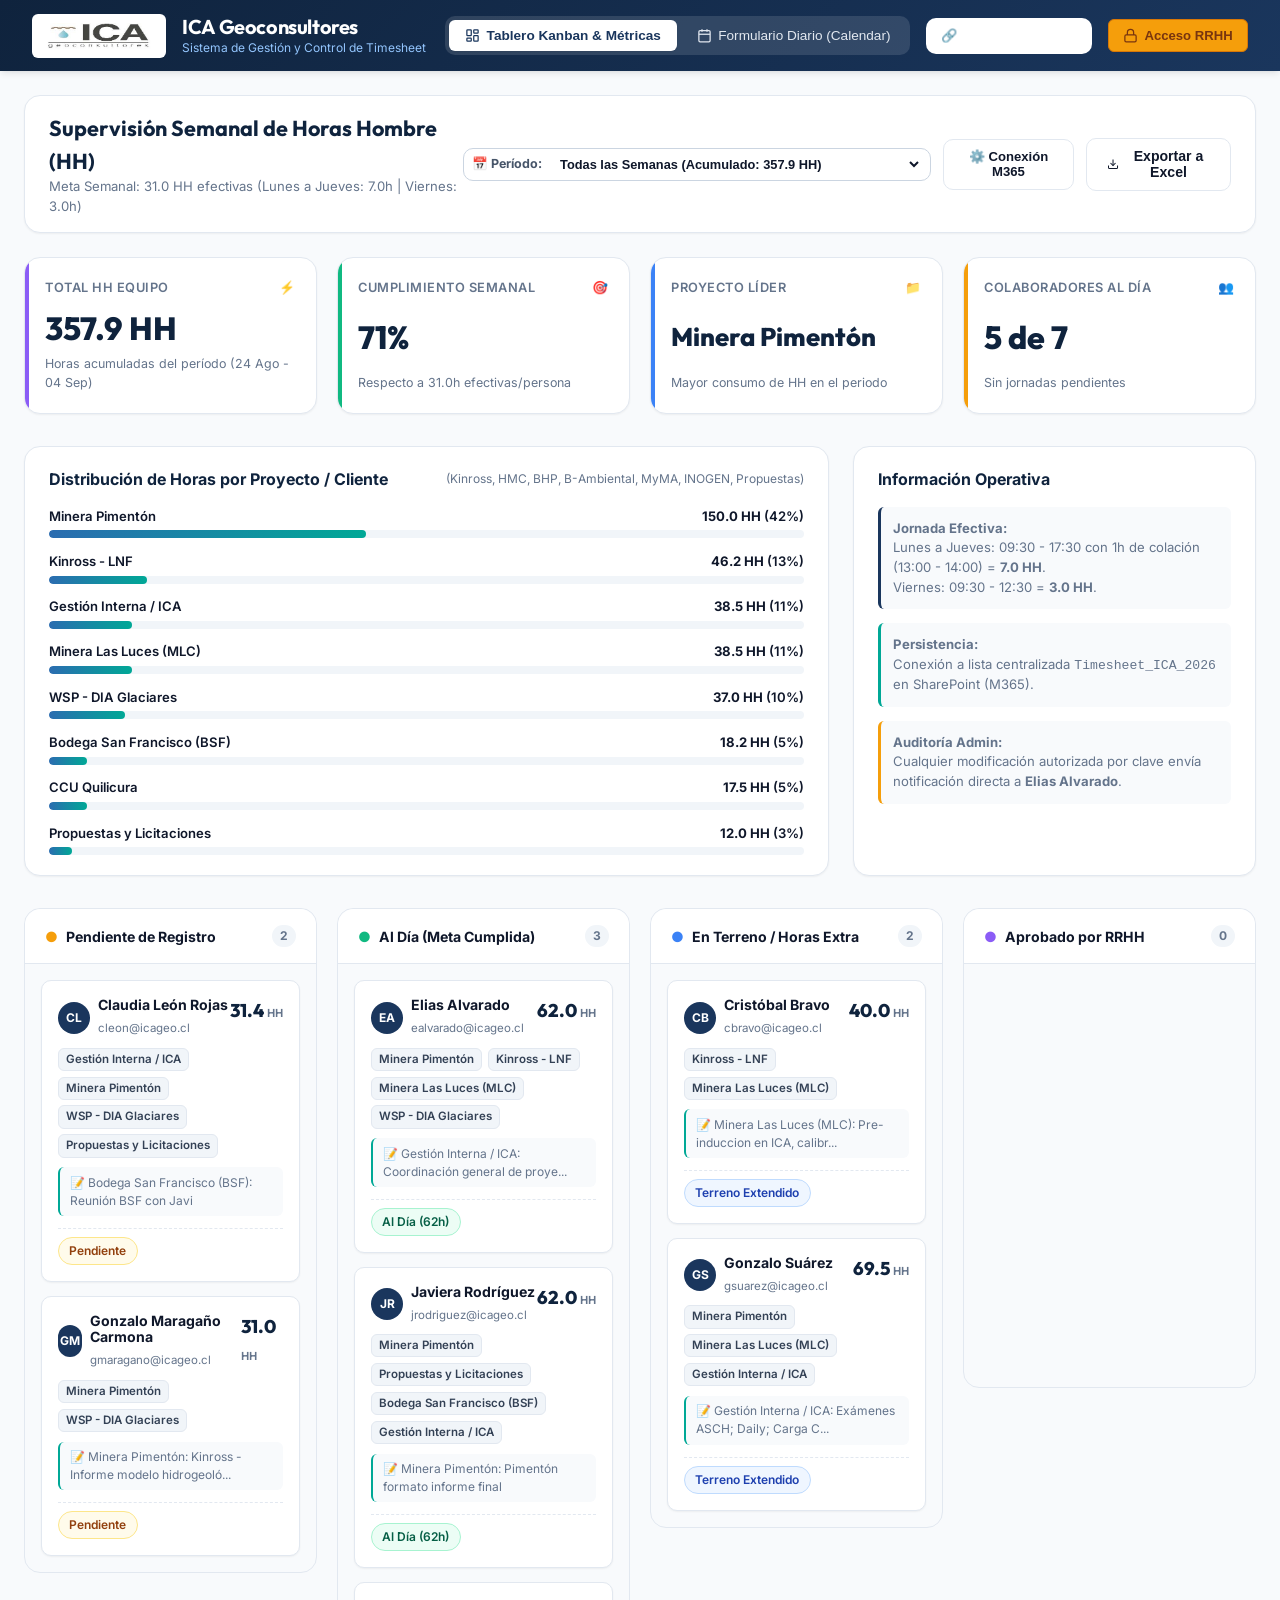
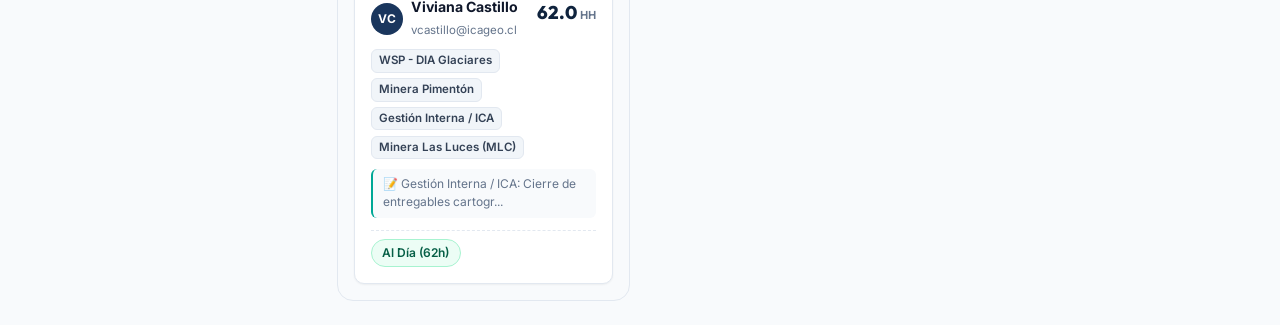
==== commit da41ea6f: "Integrate Viviana Castillo and Elias Alvarado into team timesheet and unlock universal collaborator " ====
--- a/index.html
+++ b/index.html
@@ -65,9 +65,9 @@
           <div style="display: flex; align-items: center; gap: 0.4rem; background: white; border: 1px solid #cbd5e1; border-radius: var(--radius-md); padding: 0.2rem 0.5rem;">
             <label for="selectDashboardPeriod" style="font-size: 0.78rem; font-weight: 700; color: #475569; white-space: nowrap;">📅 Período:</label>
             <select id="selectDashboardPeriod" class="input-control" style="font-size: 0.8rem; padding: 0.25rem 0.5rem; border: none; background: transparent; font-weight: 600; color: #0f172a; cursor: pointer;">
-              <option value="all">Todas las Semanas (Acumulado: 233.9 HH)</option>
-              <option value="w1">Semana 1 (24 al 28 de Agosto: 124.9 HH)</option>
-              <option value="w2">Semana 2 (31 de Agosto al 04 de Septiembre: 109.0 HH)</option>
+              <option value="all">Todas las Semanas (Acumulado: 357.9 HH)</option>
+              <option value="w1">Semana 1 (24 al 28 de Agosto: 180.4 HH)</option>
+              <option value="w2">Semana 2 (31 de Agosto al 04 de Septiembre: 177.5 HH)</option>
             </select>
           </div>
           <button type="button" class="btn btn-outline" id="btnAdminManagePinsCatalog" style="font-size: 0.82rem; display: none;">
@@ -117,7 +117,7 @@
             <span>Colaboradores al Día</span>
             <span>👥</span>
           </div>
-          <div class="kpi-value" id="kpiUsersOnTrack">0 de 5</div>
+          <div class="kpi-value" id="kpiUsersOnTrack">0 de 7</div>
           <div class="kpi-subtext">Sin jornadas pendientes</div>
         </div>
       </div>
@@ -217,14 +217,30 @@
           </div>
         </div>
 
-        <!-- Barra de Autenticación y PIN Personal -->
-        <div class="pin-auth-banner">
-          <div class="pin-status-text locked" id="pinStatusText">
-            🔒 <strong>Sesión Bloqueada:</strong> Ingresa tu PIN de 4 dígitos para habilitar el registro.
-          </div>
-          <div style="display: flex; gap: 0.5rem;">
-            <button type="button" class="btn-pin-action" id="btnOpenPinModal">🔑 Ingresar PIN</button>
+        <!-- Barra de Autenticación y Selección de Consultor (Visible e Interactiva) -->
+        <div class="pin-auth-banner" style="display: flex; flex-wrap: wrap; justify-content: space-between; align-items: center; gap: 1rem; padding: 1rem 1.25rem;">
+          <div style="display: flex; align-items: center; gap: 0.75rem; flex-wrap: wrap;">
+            <div style="display: flex; align-items: center; gap: 0.4rem;">
+              <span style="font-size: 1.1rem;">👤</span>
+              <label for="userSelect" style="font-weight: 700; font-size: 0.85rem; color: #1e293b; white-space: nowrap;">Consultor ICA:</label>
+              <select class="input-control" id="userSelect" required style="font-weight: 600; font-size: 0.88rem; min-width: 230px; padding: 0.45rem 0.75rem; border-color: #0284c7; background: white;">
+                <option value="cleon@icageo.cl">Claudia León Rojas</option>
+                <option value="cbravo@icageo.cl">Cristóbal Bravo</option>
+                <option value="ealvarado@icageo.cl">Elias Alvarado</option>
+                <option value="gmaragano@icageo.cl">Gonzalo Maragaño Carmona</option>
+                <option value="gsuarez@icageo.cl">Gonzalo Suárez</option>
+                <option value="jrodriguez@icageo.cl">Javiera Rodríguez</option>
+                <option value="vcastillo@icageo.cl">Viviana Castillo</option>
+              </select>
+            </div>
+            <div class="pin-status-text locked" id="pinStatusText" style="font-size: 0.82rem;">
+              🔒 <strong>Sesión Bloqueada:</strong> Ingresa tu PIN de 4 dígitos para habilitar el registro.
+            </div>
+          </div>
+          <div style="display: flex; gap: 0.5rem; align-items: center;">
+            <button type="button" class="btn-pin-action" id="btnOpenPinModal" style="font-weight: 700;">🔑 Ingresar PIN</button>
             <button type="button" class="btn-pin-action" id="btnChangePinModal" style="display: none;">⚙️ Cambiar mi PIN</button>
+            <button type="button" class="btn-pin-action" id="btnLockSession" style="display: none; background: #fee2e2; border-color: #fca5a5; color: #991b1b;">🔒 Cerrar Sesión</button>
           </div>
         </div>
 
@@ -232,18 +248,12 @@
           <!-- Metadatos de la Jornada -->
           <div class="form-meta-grid">
             <div class="input-group">
-              <label>Profesional (Colaborador ICA)</label>
-              <select class="input-control" id="userSelect" required>
-                <option value="cbravo@icageo.cl">Cristóbal Bravo</option>
-                <option value="cleon@icageo.cl">Claudia León Rojas</option>
-                <option value="gmaragano@icageo.cl">Gonzalo Maragaño Carmona</option>
-                <option value="gsuarez@icageo.cl">Gonzalo Suárez</option>
-                <option value="jrodriguez@icageo.cl">Javiera Rodríguez</option>
-              </select>
+              <label>Profesional Activo</label>
+              <input type="text" class="input-control" id="activeUserNameDisplay" value="Claudia León Rojas" readonly style="background: #f1f5f9; font-weight: 600;">
             </div>
             <div class="input-group">
               <label>Correo Institucional (@icageo.cl)</label>
-              <input type="email" class="input-control" id="userEmail" value="cbravo@icageo.cl" readonly style="background: #f8fafc;">
+              <input type="email" class="input-control" id="userEmail" value="cleon@icageo.cl" readonly style="background: #f8fafc;">
             </div>
             <div class="input-group">
               <label>Fecha de la Jornada</label>
@@ -482,14 +492,26 @@
         <button type="button" class="modal-close" id="btnClosePinModal">&times;</button>
       </div>
       <div class="modal-body">
-        <p style="font-size: 0.85rem; color: var(--text-muted); margin-bottom: 1.25rem;">
-          Hola, <strong id="pinModalUserName">Colaborador</strong>. Ingresa tu PIN de 4 números para desbloquear la carga de horas de hoy.
+        <div class="input-group" style="margin-bottom: 0.85rem;">
+          <label style="font-weight: 700;">👤 Selecciona tu Nombre:</label>
+          <select class="input-control" id="modalPinUserSelect" style="font-weight: 600; font-size: 0.95rem;">
+            <option value="cleon@icageo.cl">Claudia León Rojas</option>
+            <option value="cbravo@icageo.cl">Cristóbal Bravo</option>
+            <option value="ealvarado@icageo.cl">Elias Alvarado</option>
+            <option value="gmaragano@icageo.cl">Gonzalo Maragaño Carmona</option>
+            <option value="gsuarez@icageo.cl">Gonzalo Suárez</option>
+            <option value="jrodriguez@icageo.cl">Javiera Rodríguez</option>
+            <option value="vcastillo@icageo.cl">Viviana Castillo</option>
+          </select>
+        </div>
+        <p style="font-size: 0.82rem; color: var(--text-muted); margin-bottom: 1rem;">
+          Ingresa tu PIN de 4 números para desbloquear la jornada de hoy.
         </p>
         <div class="input-group" style="align-items: center; margin-bottom: 1rem;">
           <input type="password" class="input-control" id="inputUserPin" maxlength="4" inputmode="numeric" placeholder="••••" style="font-size: 2rem; letter-spacing: 0.5em; text-align: center; width: 180px; font-weight: 800;">
         </div>
         <p style="font-size: 0.75rem; color: var(--text-muted); text-align: center;">
-          * PIN inicial por defecto: <code>1234</code>. Podrás cambiarlo una vez ingreses.
+          * PIN inicial de fábrica: <code>1234</code>. Podrás personalizarlo una vez ingreses.
         </p>
       </div>
       <div class="modal-footer" style="justify-content: center;">
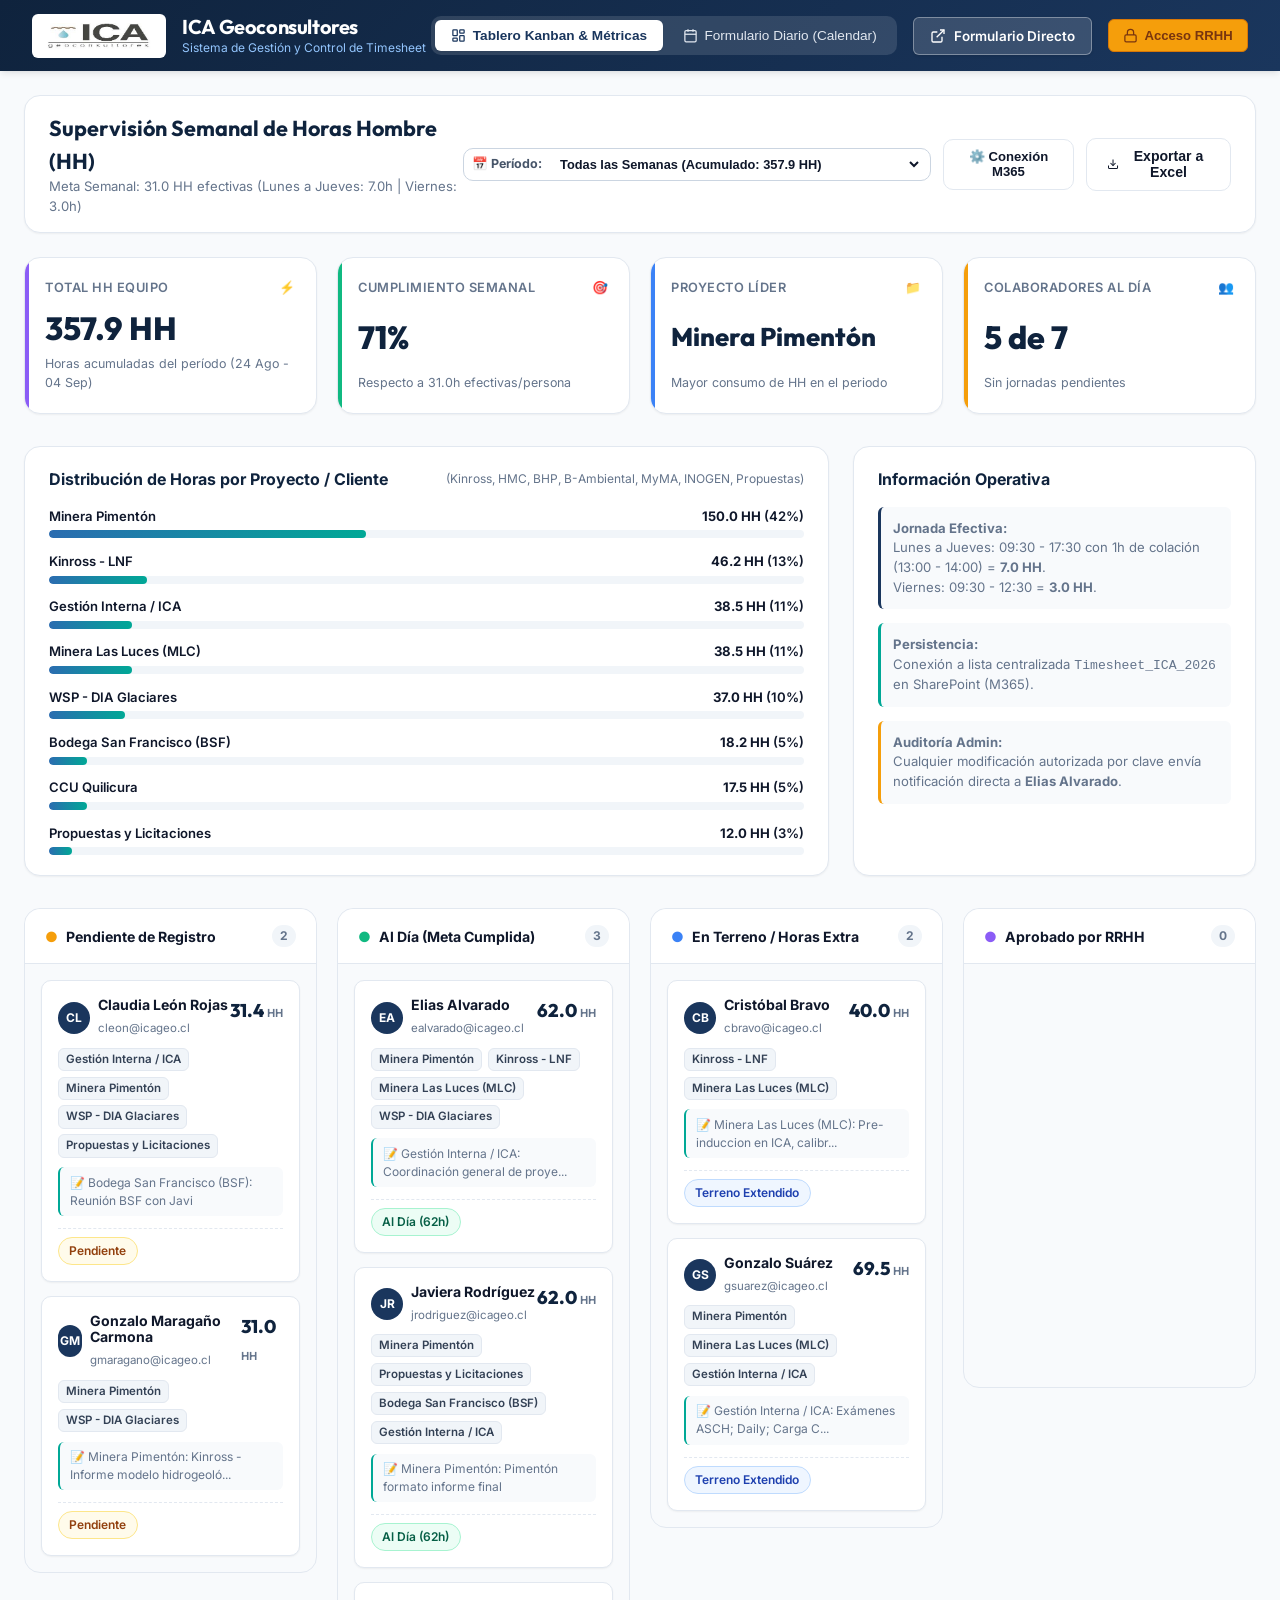
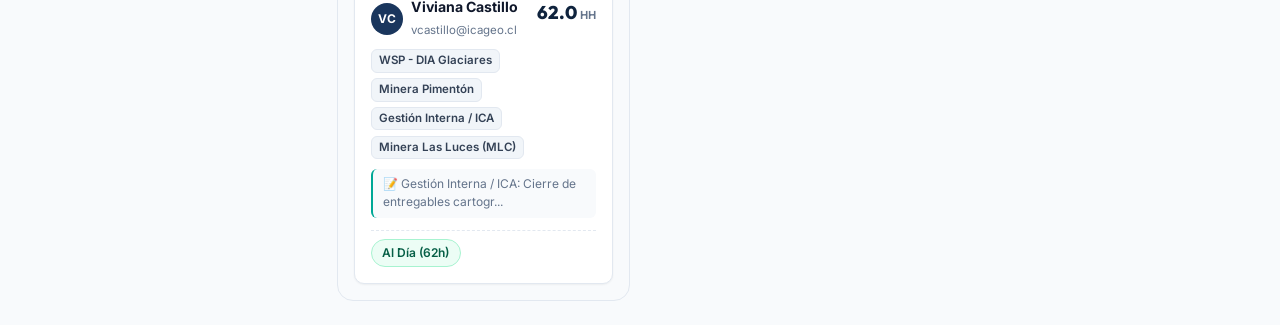
==== commit 5c129c10: "Fix top-right header button text contrast and visibility across all views" ====
--- a/index.html
+++ b/index.html
@@ -4,9 +4,9 @@
   <meta charset="UTF-8">
   <meta name="viewport" content="width=device-width, initial-scale=1.0">
   <title>Timesheet Corporativo - ICA Geoconsultores</title>
-  <link rel="stylesheet" href="css/styles.css">
-  <link rel="stylesheet" href="css/kanban.css">
-  <link rel="stylesheet" href="css/calendar.css">
+  <link rel="stylesheet" href="css/styles.css?v=6">
+  <link rel="stylesheet" href="css/kanban.css?v=6">
+  <link rel="stylesheet" href="css/calendar.css?v=6">
   <link rel="icon" type="image/png" href="assets/ica_logo.png">
 </head>
 <body>
@@ -34,8 +34,9 @@
         </button>
       </div>
 
-      <a href="form.html" target="_blank" class="btn btn-outline" style="font-size: 0.82rem; padding: 0.45rem 0.85rem; text-decoration: none; color: white; border-color: rgba(255,255,255,0.35); display: inline-flex; align-items: center; gap: 0.4rem;">
-        🔗 Formulario Directo
+      <a href="form.html" target="_blank" class="btn-header-link" style="background: rgba(255, 255, 255, 0.15); color: #ffffff !important; font-weight: 600; font-size: 0.84rem; padding: 0.5rem 1rem; border-radius: var(--radius-sm); text-decoration: none; display: inline-flex; align-items: center; gap: 0.5rem; border: 1px solid rgba(255, 255, 255, 0.35);">
+        <svg width="16" height="16" viewBox="0 0 24 24" fill="none" stroke="#ffffff" stroke-width="2"><path d="M18 13v6a2 2 0 0 1-2 2H5a2 2 0 0 1-2-2V8a2 2 0 0 1 2-2h6"></path><polyline points="15 3 21 3 21 9"></polyline><line x1="10" y1="14" x2="21" y2="3"></line></svg>
+        <span style="color: #ffffff !important; font-weight: 600;">Formulario Directo</span>
       </a>
 
       <button type="button" class="btn-admin" id="btnAdminAuth">
--- a/css/styles.css
+++ b/css/styles.css
@@ -180,6 +180,31 @@
   border-color: #059669;
 }
 
+.btn-header-link,
+.app-header .btn-outline {
+  background: white;
+  color: var(--color-primary, #1a365d) !important;
+  font-weight: 700;
+  font-size: 0.82rem;
+  padding: 0.5rem 0.95rem;
+  border-radius: var(--radius-sm);
+  text-decoration: none;
+  display: inline-flex;
+  align-items: center;
+  gap: 0.45rem;
+  border: 1px solid rgba(255, 255, 255, 0.9);
+  box-shadow: 0 1px 3px rgba(0, 0, 0, 0.12);
+  transition: var(--transition-fast);
+}
+
+.btn-header-link:hover,
+.app-header .btn-outline:hover {
+  background: #f1f5f9;
+  color: var(--color-primary-light, #2b6cb0) !important;
+  box-shadow: 0 2px 6px rgba(0, 0, 0, 0.18);
+  transform: translateY(-1px);
+}
+
 /* Contenedor Principal */
 .app-container {
   max-width: 1440px;
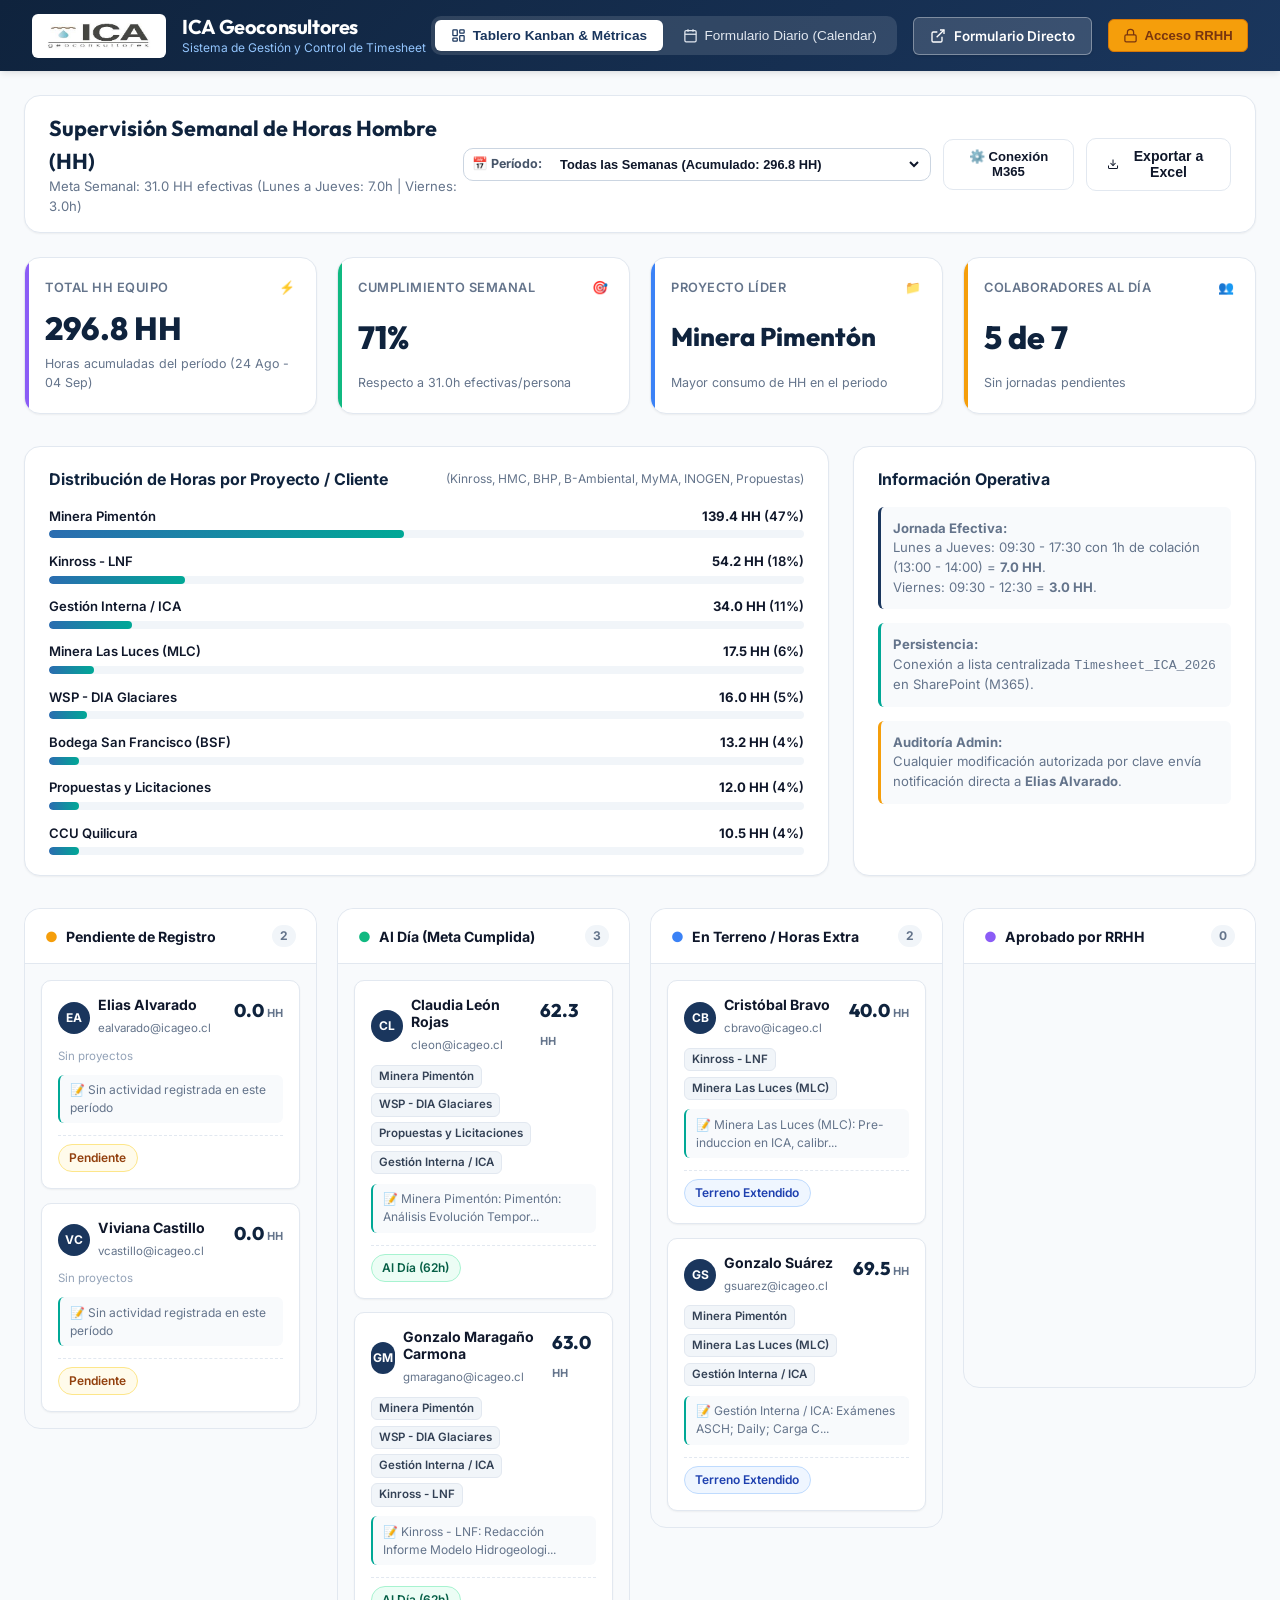
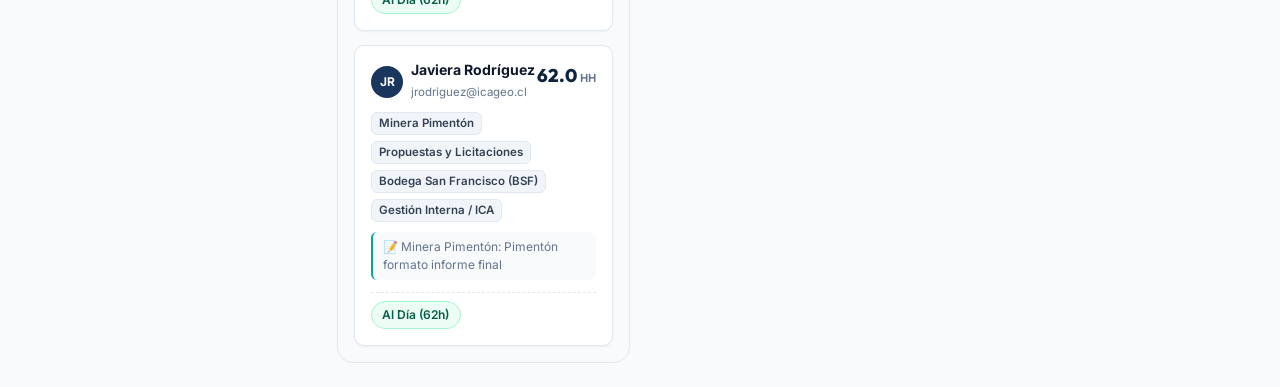
==== commit 49e9cf66: "Enforce strict no-invented-records rule, extract Claudia 2-sheet timesheet and Gonzalo Maragaño (1) " ====
--- a/index.html
+++ b/index.html
@@ -66,9 +66,9 @@
           <div style="display: flex; align-items: center; gap: 0.4rem; background: white; border: 1px solid #cbd5e1; border-radius: var(--radius-md); padding: 0.2rem 0.5rem;">
             <label for="selectDashboardPeriod" style="font-size: 0.78rem; font-weight: 700; color: #475569; white-space: nowrap;">📅 Período:</label>
             <select id="selectDashboardPeriod" class="input-control" style="font-size: 0.8rem; padding: 0.25rem 0.5rem; border: none; background: transparent; font-weight: 600; color: #0f172a; cursor: pointer;">
-              <option value="all">Todas las Semanas (Acumulado: 357.9 HH)</option>
-              <option value="w1">Semana 1 (24 al 28 de Agosto: 180.4 HH)</option>
-              <option value="w2">Semana 2 (31 de Agosto al 04 de Septiembre: 177.5 HH)</option>
+              <option value="all">Todas las Semanas (Acumulado: 296.8 HH)</option>
+              <option value="w1">Semana 1 (24 al 28 de Agosto: 147.3 HH)</option>
+              <option value="w2">Semana 2 (31 de Agosto al 04 de Septiembre: 149.5 HH)</option>
             </select>
           </div>
           <button type="button" class="btn btn-outline" id="btnAdminManagePinsCatalog" style="font-size: 0.82rem; display: none;">
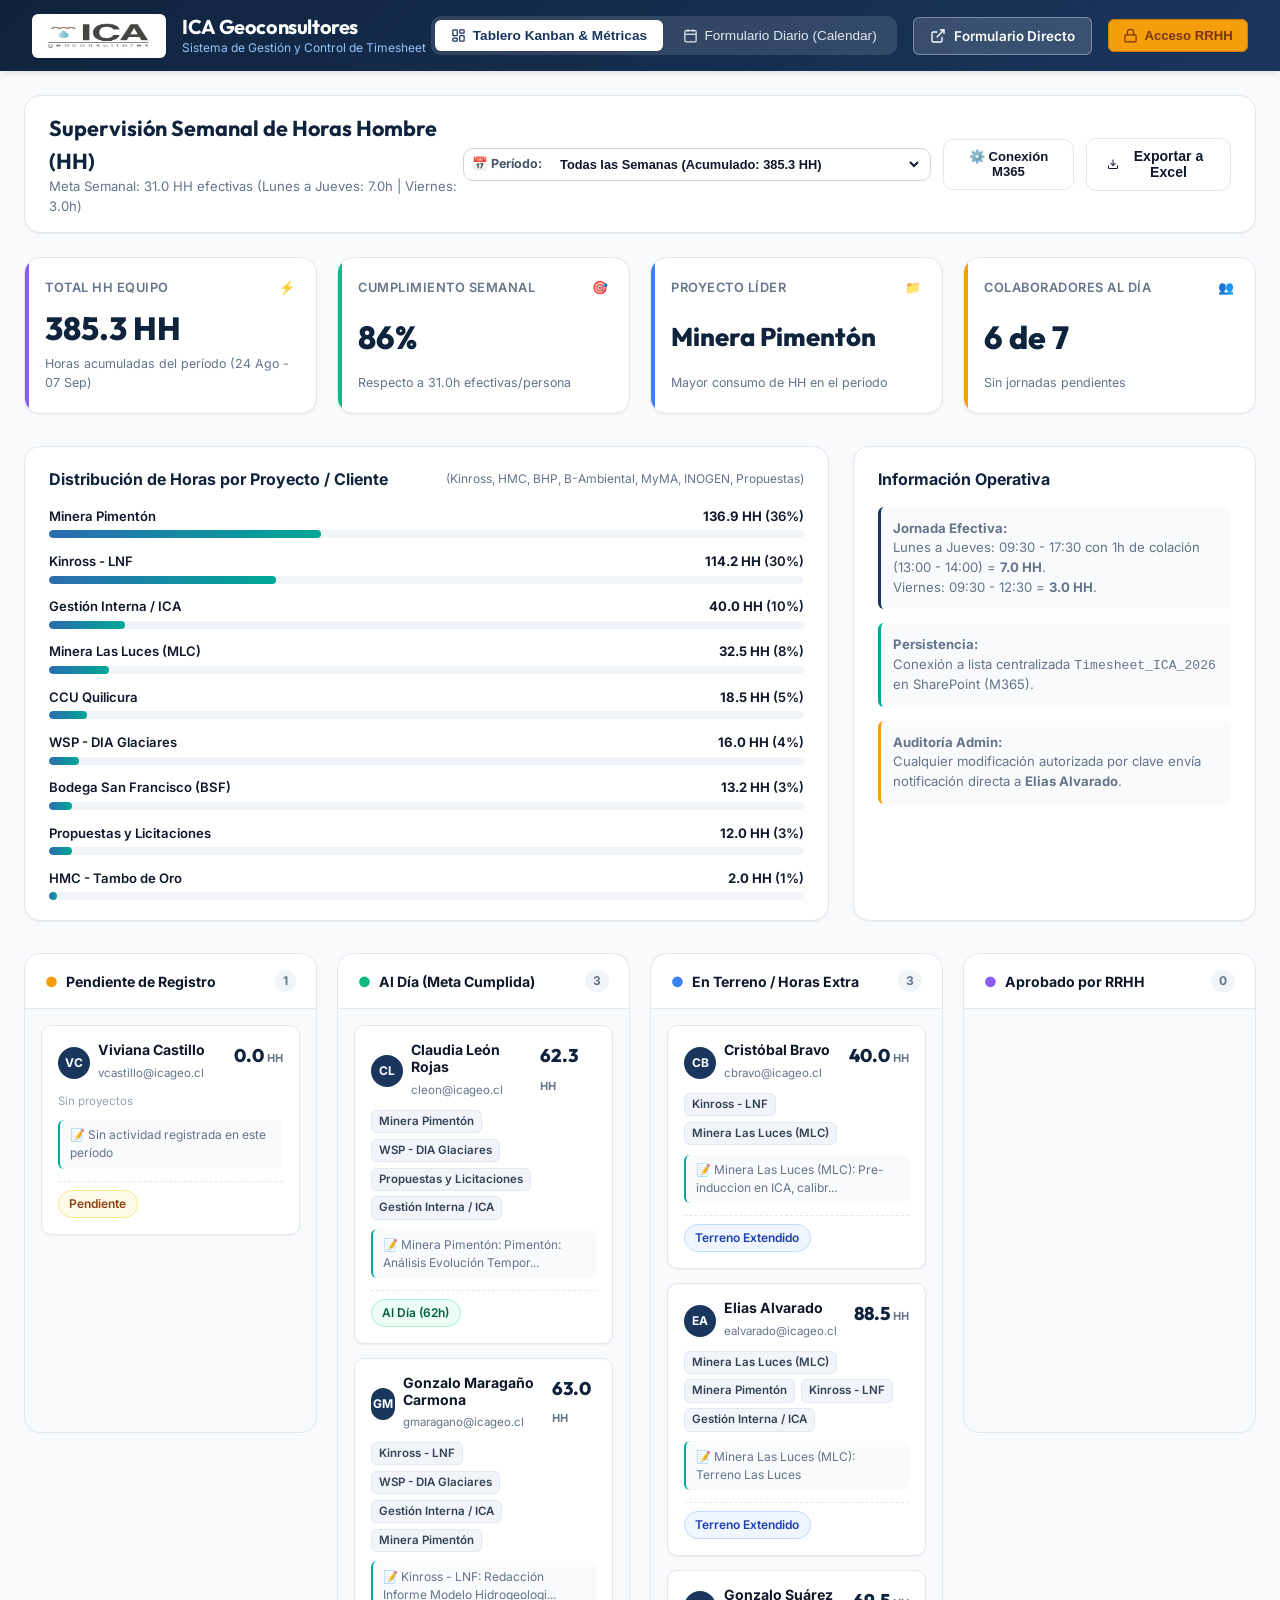
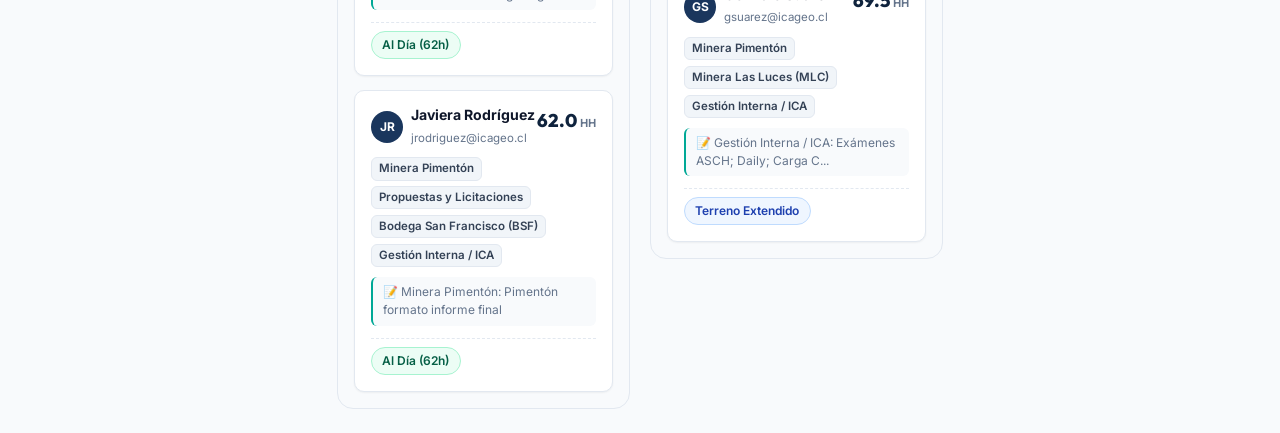
==== commit 2e51976b: "Integrate real timesheet for Elias Alvarado (88.5 HH) across 3 weeks" ====
--- a/index.html
+++ b/index.html
@@ -66,9 +66,10 @@
           <div style="display: flex; align-items: center; gap: 0.4rem; background: white; border: 1px solid #cbd5e1; border-radius: var(--radius-md); padding: 0.2rem 0.5rem;">
             <label for="selectDashboardPeriod" style="font-size: 0.78rem; font-weight: 700; color: #475569; white-space: nowrap;">📅 Período:</label>
             <select id="selectDashboardPeriod" class="input-control" style="font-size: 0.8rem; padding: 0.25rem 0.5rem; border: none; background: transparent; font-weight: 600; color: #0f172a; cursor: pointer;">
-              <option value="all">Todas las Semanas (Acumulado: 296.8 HH)</option>
-              <option value="w1">Semana 1 (24 al 28 de Agosto: 147.3 HH)</option>
-              <option value="w2">Semana 2 (31 de Agosto al 04 de Septiembre: 149.5 HH)</option>
+              <option value="all">Todas las Semanas (Acumulado: 385.3 HH)</option>
+              <option value="w1">Semana 1 (24 al 29 de Agosto: 183.8 HH)</option>
+              <option value="w2">Semana 2 (31 de Agosto al 06 de Septiembre: 194.5 HH)</option>
+              <option value="w3">Semana 3 (07 al 11 de Septiembre: 7.0 HH)</option>
             </select>
           </div>
           <button type="button" class="btn btn-outline" id="btnAdminManagePinsCatalog" style="font-size: 0.82rem; display: none;">
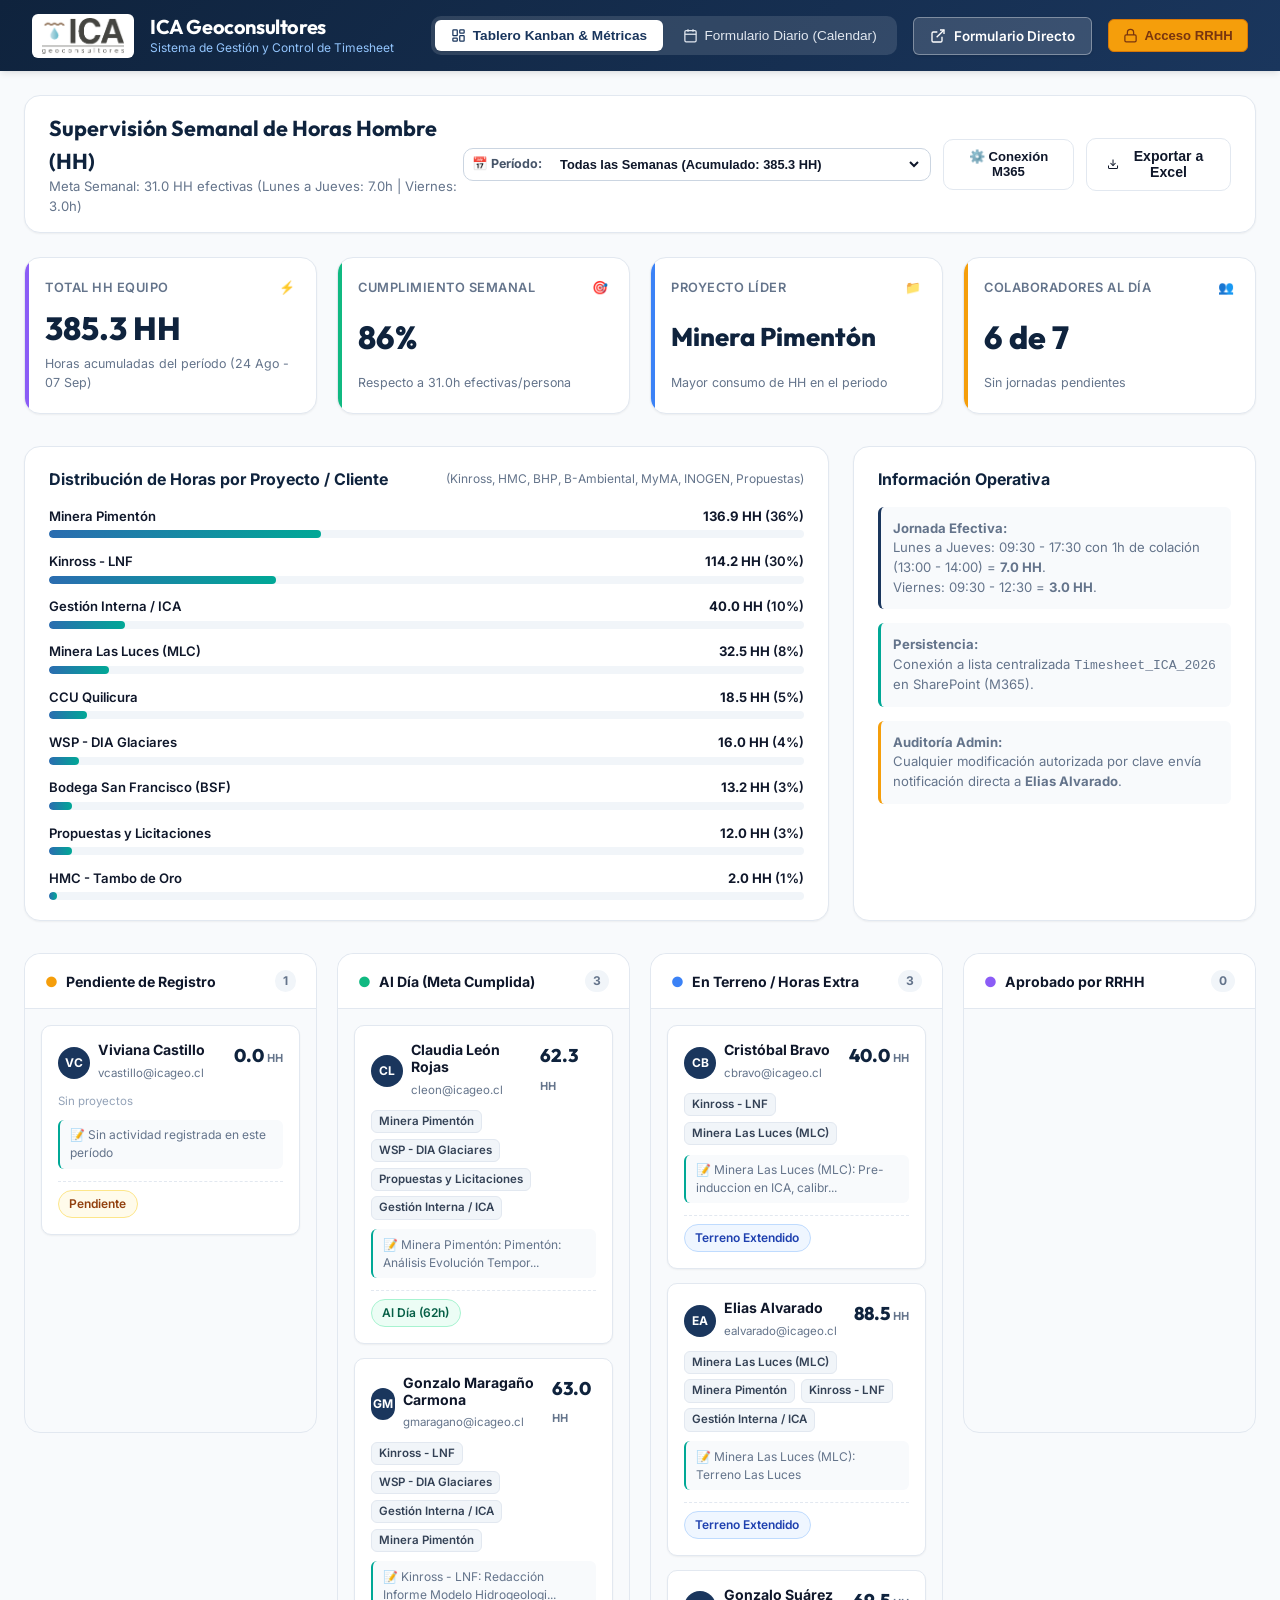
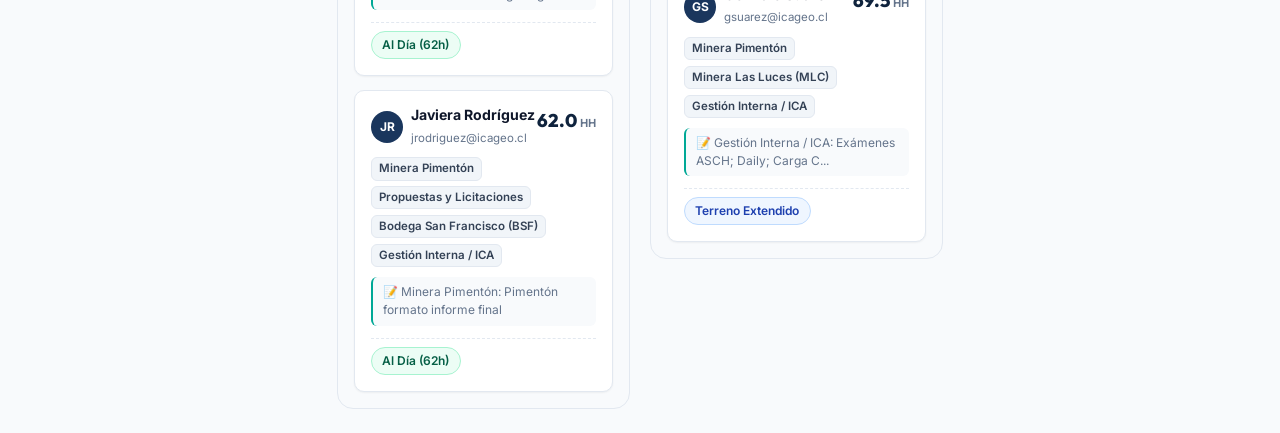
==== commit 31ed7a26: "Fix stretched header logo: use original 2.28 aspect ratio RGBA asset and contain style" ====
--- a/index.html
+++ b/index.html
@@ -4,9 +4,9 @@
   <meta charset="UTF-8">
   <meta name="viewport" content="width=device-width, initial-scale=1.0">
   <title>Timesheet Corporativo - ICA Geoconsultores</title>
-  <link rel="stylesheet" href="css/styles.css?v=6">
-  <link rel="stylesheet" href="css/kanban.css?v=6">
-  <link rel="stylesheet" href="css/calendar.css?v=6">
+  <link rel="stylesheet" href="css/styles.css?v=7">
+  <link rel="stylesheet" href="css/kanban.css?v=7">
+  <link rel="stylesheet" href="css/calendar.css?v=7">
   <link rel="icon" type="image/png" href="assets/ica_logo.png">
 </head>
 <body>
--- a/css/styles.css
+++ b/css/styles.css
@@ -93,10 +93,14 @@
 
 .brand-logo {
   height: 44px;
-  background: white;
-  padding: 4px 8px;
+  width: auto;
+  max-width: 140px;
+  object-fit: contain;
+  background: white;
+  padding: 4px 10px;
   border-radius: var(--radius-sm);
   box-shadow: var(--shadow-sm);
+  display: block;
 }
 
 .brand-text h1 {
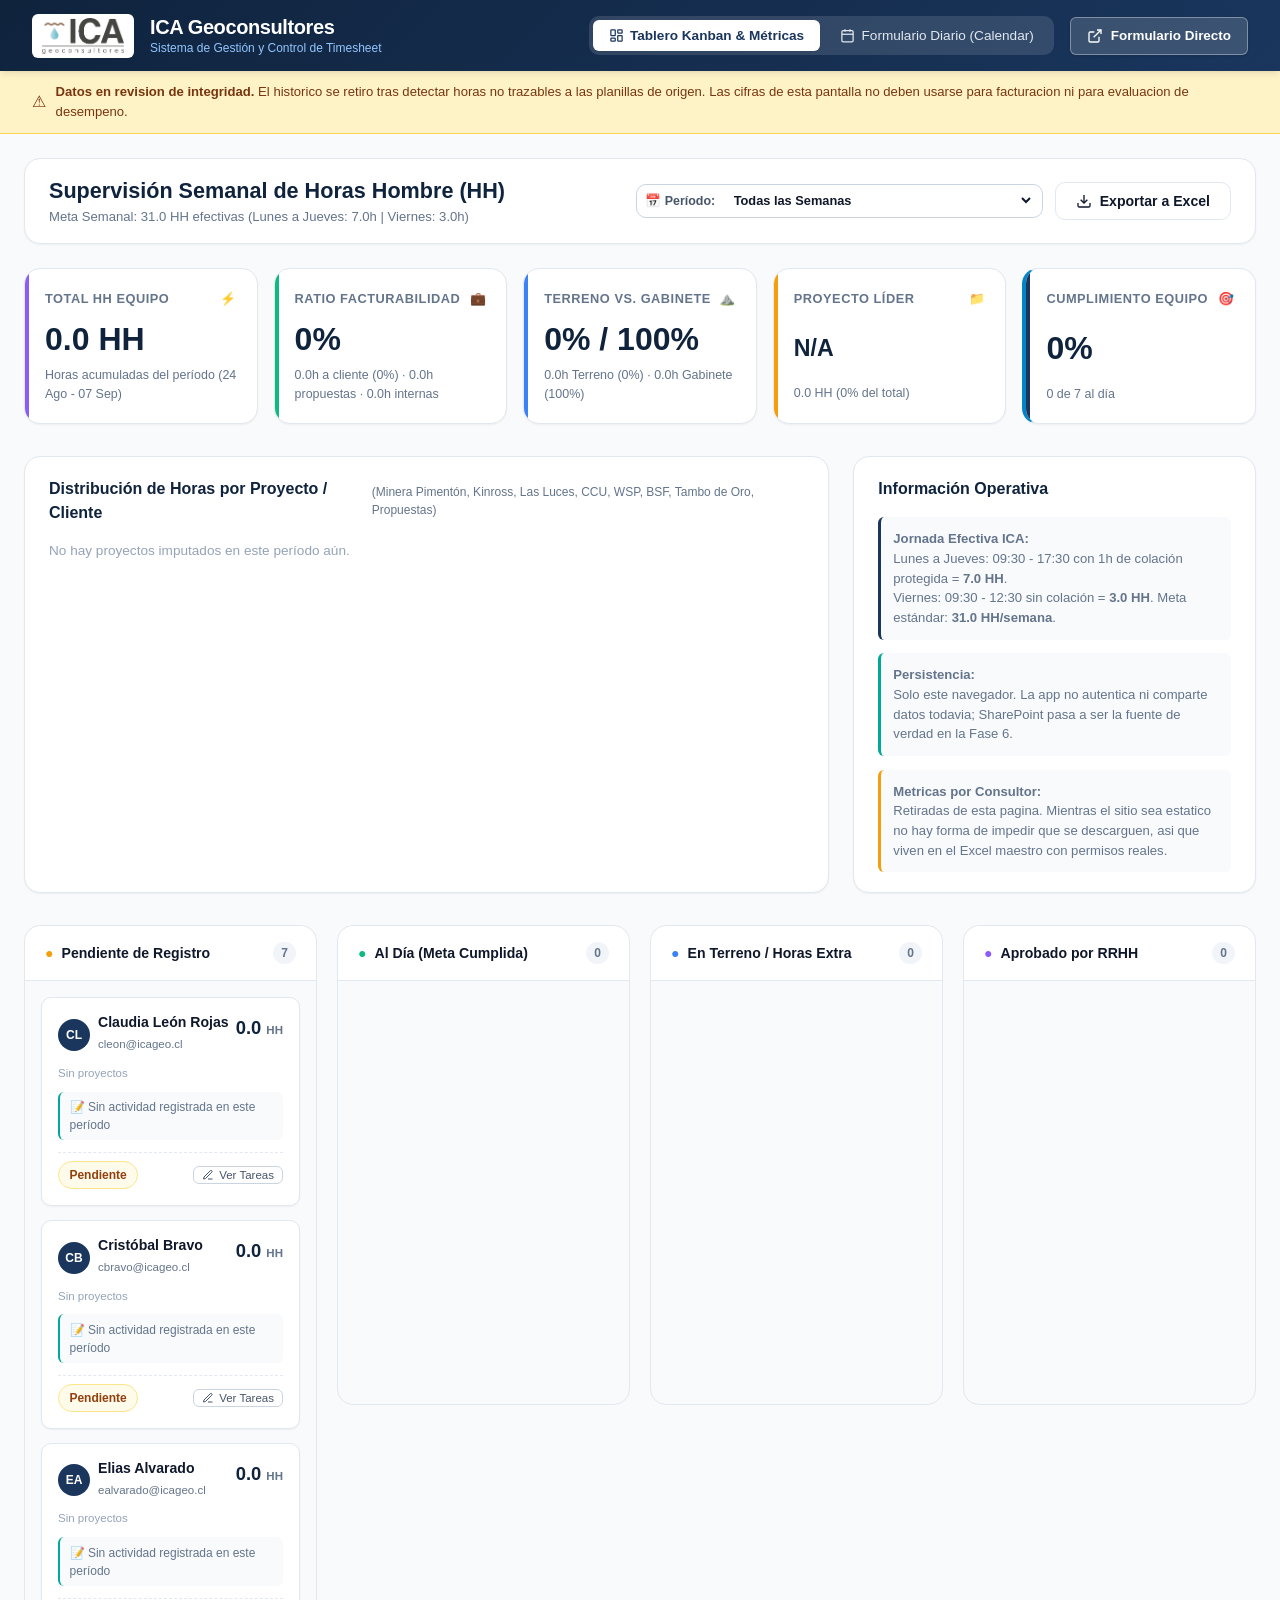
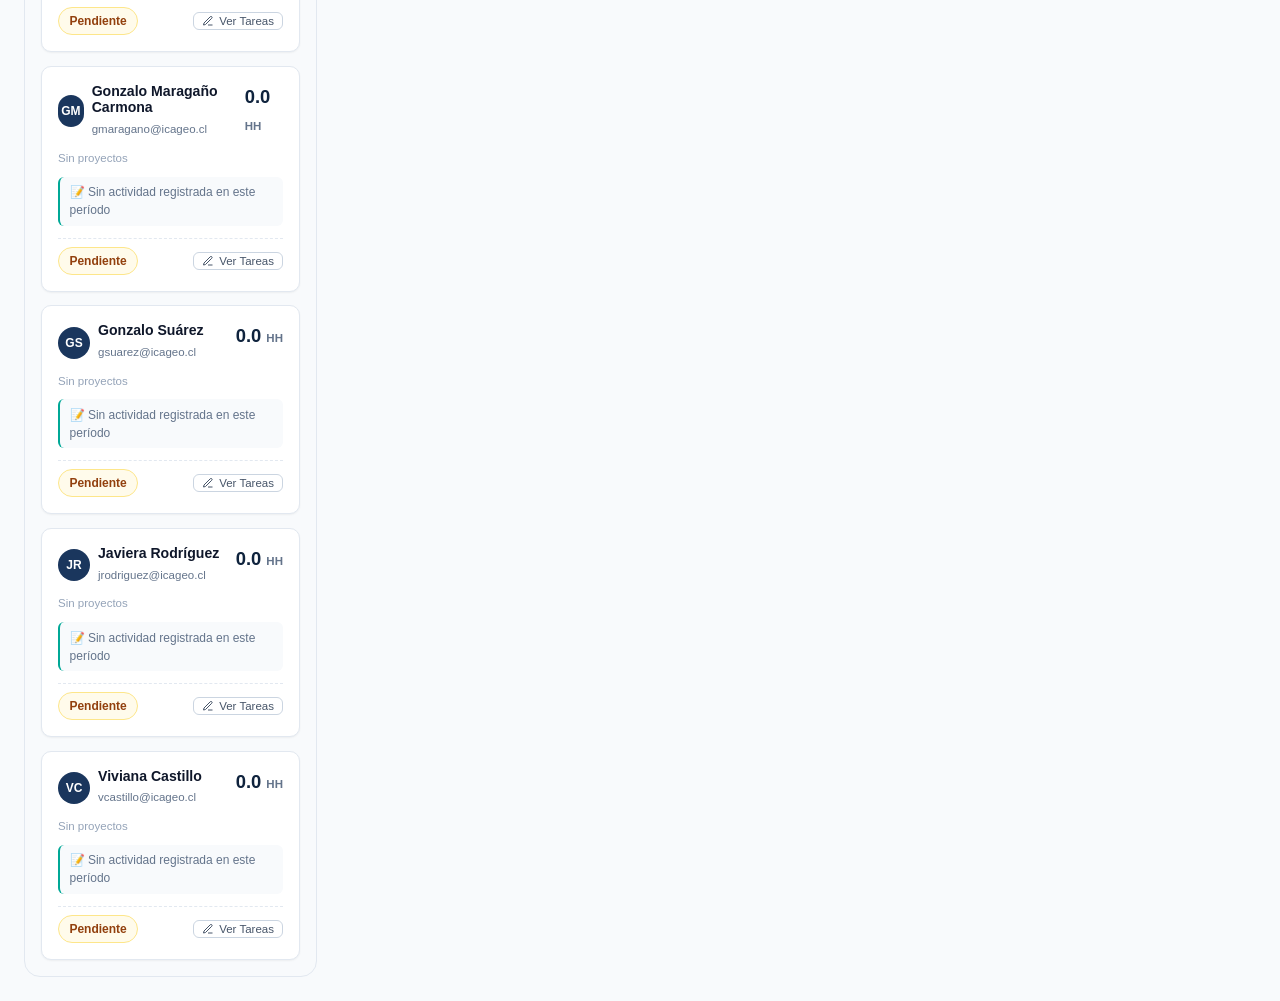
==== commit 7d953cd0: "Fase 0: retirar datos y credenciales del repo publico, sanear rutas destructivas El repositorio es p" ====
--- a/index.html
+++ b/index.html
@@ -7,6 +7,12 @@
   <link rel="stylesheet" href="css/styles.css?v=7">
   <link rel="stylesheet" href="css/kanban.css?v=7">
   <link rel="stylesheet" href="css/calendar.css?v=7">
+  <!-- Politica de seguridad de contenido.
+       Limita de donde puede cargarse y a donde puede hablar la pagina. Se
+       anade ahora, antes de que el navegador custodie un token de Graph
+       (Fase 6): a partir de ese momento un XSS equivale a robo de token.
+       `connect-src` ya contempla los destinos de M365. -->
+  <meta http-equiv="Content-Security-Policy" content="default-src 'none'; script-src 'self' 'unsafe-inline'; style-src 'self' 'unsafe-inline'; img-src 'self' data:; font-src 'self'; connect-src 'self' https://graph.microsoft.com https://login.microsoftonline.com; frame-src https://login.microsoftonline.com; form-action 'none'; base-uri 'none'">
   <link rel="icon" type="image/png" href="assets/ica_logo.png">
 </head>
 <body>
@@ -39,15 +45,17 @@
         <span style="color: #ffffff !important; font-weight: 600;">Formulario Directo</span>
       </a>
 
-      <button type="button" class="btn-admin" id="btnAdminAuth">
-        <svg width="15" height="15" viewBox="0 0 24 24" fill="none" stroke="currentColor" stroke-width="2"><rect x="3" y="11" width="18" height="11" rx="2" ry="2"/><path d="M7 11V7a5 5 0 0110 0v4"/></svg>
-        Acceso RRHH
-      </button>
     </div>
   </header>
 
-  <!-- Banner de Notificación Exclusiva para Elias Alvarado -->
-  <div id="adminNotificationBanner" style="display: none; background: #ecfdf5; border-bottom: 1px solid #a7f3d0; padding: 0.6rem 2rem; font-size: 0.82rem; color: #065f46; align-items: center; justify-content: space-between;">
+  <!-- Aviso de integridad de datos.
+       La auditoria de procedencia determino que 73.3 de las 385.3 HH del
+       dataset anterior (19%) no eran trazables a ninguna medicion. El
+       historico quedo retirado hasta que el pipeline saneado lo reponga.
+       Ver AUDITORIA_PROCEDENCIA.md. -->
+  <div style="background: #fef3c7; border-bottom: 1px solid #fcd34d; padding: 0.7rem 2rem; font-size: 0.82rem; color: #78350f; display: flex; align-items: center; gap: 0.6rem;">
+    <span style="font-size: 1rem;">&#9888;</span>
+    <span><strong>Datos en revision de integridad.</strong> El historico se retiro tras detectar horas no trazables a las planillas de origen. Las cifras de esta pantalla no deben usarse para facturacion ni para evaluacion de desempeno.</span>
   </div>
 
   <main class="app-container">
@@ -66,18 +74,12 @@
           <div style="display: flex; align-items: center; gap: 0.4rem; background: white; border: 1px solid #cbd5e1; border-radius: var(--radius-md); padding: 0.2rem 0.5rem;">
             <label for="selectDashboardPeriod" style="font-size: 0.78rem; font-weight: 700; color: #475569; white-space: nowrap;">📅 Período:</label>
             <select id="selectDashboardPeriod" class="input-control" style="font-size: 0.8rem; padding: 0.25rem 0.5rem; border: none; background: transparent; font-weight: 600; color: #0f172a; cursor: pointer;">
-              <option value="all">Todas las Semanas (Acumulado: 385.3 HH)</option>
-              <option value="w1">Semana 1 (24 al 29 de Agosto: 183.8 HH)</option>
-              <option value="w2">Semana 2 (31 de Agosto al 06 de Septiembre: 194.5 HH)</option>
-              <option value="w3">Semana 3 (07 al 11 de Septiembre: 7.0 HH)</option>
+              <option value="all">Todas las Semanas</option>
+              <option value="w1">Semana 1 (24 al 29 de Agosto)</option>
+              <option value="w2">Semana 2 (31 de Agosto al 06 de Septiembre)</option>
+              <option value="w3">Semana 3 (07 al 11 de Septiembre)</option>
             </select>
           </div>
-          <button type="button" class="btn btn-outline" id="btnAdminManagePinsCatalog" style="font-size: 0.82rem; display: none;">
-            👥 PINs & Propuestas
-          </button>
-          <button type="button" class="btn btn-outline" id="btnM365Config" style="font-size: 0.82rem;">
-            ⚙️ Conexión M365
-          </button>
           <button type="button" class="btn btn-outline" id="btnExportExcel">
             <svg width="16" height="16" viewBox="0 0 24 24" fill="none" stroke="currentColor" stroke-width="2"><path d="M21 15v4a2 2 0 0 1-2 2H5a2 2 0 0 1-2-2v-4"/><polyline points="7 10 12 15 17 10"/><line x1="12" y1="15" x2="12" y2="3"/></svg>
             Exportar a Excel
@@ -85,7 +87,7 @@
         </div>
       </div>
 
-      <!-- Métricas Clave (KPIs) -->
+      <!-- Métricas Clave (KPIs Ejecutivos) -->
       <div class="metrics-kpi-grid">
         <div class="kpi-card kpi-purple">
           <div class="kpi-header">
@@ -93,34 +95,43 @@
             <span>⚡</span>
           </div>
           <div class="kpi-value" id="kpiTotalHours">0.0 HH</div>
-          <div class="kpi-subtext">Horas acumuladas esta semana</div>
+          <div class="kpi-subtext">Horas acumuladas del período</div>
         </div>
 
         <div class="kpi-card kpi-success">
           <div class="kpi-header">
-            <span>Cumplimiento Semanal</span>
-            <span>🎯</span>
-          </div>
-          <div class="kpi-value" id="kpiComplianceRate">0%</div>
-          <div class="kpi-subtext">Respecto a 31.0h efectivas/persona</div>
+            <span>Ratio Facturabilidad</span>
+            <span>💼</span>
+          </div>
+          <div class="kpi-value" id="kpiBillableRate">0%</div>
+          <div class="kpi-subtext" id="kpiBillableSubtext">Proyectos cliente vs. gestión interna</div>
         </div>
 
         <div class="kpi-card kpi-info">
+          <div class="kpi-header">
+            <span>Terreno vs. Gabinete</span>
+            <span>⛰️</span>
+          </div>
+          <div class="kpi-value" id="kpiTerrainGabinete">0% / 0%</div>
+          <div class="kpi-subtext" id="kpiTerrainSubtext">Distribución operativa de HH</div>
+        </div>
+
+        <div class="kpi-card kpi-warning">
           <div class="kpi-header">
             <span>Proyecto Líder</span>
             <span>📁</span>
           </div>
-          <div class="kpi-value" id="kpiLeadingProject" style="font-size: 1.6rem;">-</div>
-          <div class="kpi-subtext">Mayor consumo de HH en el periodo</div>
-        </div>
-
-        <div class="kpi-card kpi-warning">
+          <div class="kpi-value" id="kpiLeadingProject" style="font-size: 1.45rem;">-</div>
+          <div class="kpi-subtext">Mayor consumo de HH en el período</div>
+        </div>
+
+        <div class="kpi-card" style="border-left: 4px solid #0284c7;">
           <div class="kpi-header">
-            <span>Colaboradores al Día</span>
-            <span>👥</span>
-          </div>
-          <div class="kpi-value" id="kpiUsersOnTrack">0 de 7</div>
-          <div class="kpi-subtext">Sin jornadas pendientes</div>
+            <span>Cumplimiento Equipo</span>
+            <span>🎯</span>
+          </div>
+          <div class="kpi-value" id="kpiComplianceRate">0%</div>
+          <div class="kpi-subtext" id="kpiUsersOnTrack">0 de 7 al día</div>
         </div>
       </div>
 
@@ -129,7 +140,7 @@
         <div class="analytics-panel">
           <h3>
             Distribución de Horas por Proyecto / Cliente
-            <span style="font-size: 0.75rem; color: var(--text-muted); font-weight: normal;">(Kinross, HMC, BHP, B-Ambiental, MyMA, INOGEN, Propuestas)</span>
+            <span style="font-size: 0.75rem; color: var(--text-muted); font-weight: normal;">(Minera Pimentón, Kinross, Las Luces, CCU, WSP, BSF, Tambo de Oro, Propuestas)</span>
           </h3>
           <div class="project-bars-list" id="projectBarsContainer">
             <!-- Rellenado dinámicamente por app.js -->
@@ -140,21 +151,27 @@
           <h3>Información Operativa</h3>
           <div style="font-size: 0.82rem; color: var(--text-muted); display: flex; flex-direction: column; gap: 0.85rem;">
             <div style="padding: 0.75rem; background: #f8fafc; border-radius: var(--radius-sm); border-left: 3px solid var(--color-primary);">
-              <strong>Jornada Efectiva:</strong>
-              <p>Lunes a Jueves: 09:30 - 17:30 con 1h de colación (13:00 - 14:00) = <strong>7.0 HH</strong>.</p>
-              <p>Viernes: 09:30 - 12:30 = <strong>3.0 HH</strong>.</p>
+              <strong>Jornada Efectiva ICA:</strong>
+              <p>Lunes a Jueves: 09:30 - 17:30 con 1h de colación protegida = <strong>7.0 HH</strong>.</p>
+              <p>Viernes: 09:30 - 12:30 sin colación = <strong>3.0 HH</strong>. Meta estándar: <strong>31.0 HH/semana</strong>.</p>
             </div>
             <div style="padding: 0.75rem; background: #f8fafc; border-radius: var(--radius-sm); border-left: 3px solid var(--color-accent);">
               <strong>Persistencia:</strong>
-              <p>Conexión a lista centralizada <code>Timesheet_ICA_2026</code> en SharePoint (M365).</p>
+              <p>Solo este navegador. La app no autentica ni comparte datos todavia; SharePoint pasa a ser la fuente de verdad en la Fase 6.</p>
             </div>
             <div style="padding: 0.75rem; background: #f8fafc; border-radius: var(--radius-sm); border-left: 3px solid #f59e0b;">
-              <strong>Auditoría Admin:</strong>
-              <p>Cualquier modificación autorizada por clave envía notificación directa a <strong>Elias Alvarado</strong>.</p>
-            </div>
-          </div>
-        </div>
-      </div>
+              <strong>Metricas por Consultor:</strong>
+              <p>Retiradas de esta pagina. Mientras el sitio sea estatico no hay forma de impedir que se descarguen, asi que viven en el Excel maestro con permisos reales.</p>
+            </div>
+          </div>
+        </div>
+      </div>
+
+      <!-- El ranking individual por consultor se retiro de esta pagina.
+           No bastaba con ocultarlo: el dataset se servia como archivo
+           estatico y se descargaba por URL sin autenticacion. Vuelve en la
+           Fase 6, cuando SharePoint pueda negar los datos ajenos en lugar
+           de que la app solo deje de dibujarlos. -->
 
       <!-- Tablero Kanban de Supervisión -->
       <div class="kanban-board-container">
@@ -240,13 +257,10 @@
             </div>
           </div>
           <div style="display: flex; gap: 0.5rem; align-items: center;">
-            <button type="button" class="btn-pin-action" id="btnOpenPinModal" style="font-weight: 700;">🔑 Ingresar PIN</button>
-            <button type="button" class="btn-pin-action" id="btnChangePinModal" style="display: none;">⚙️ Cambiar mi PIN</button>
-            <button type="button" class="btn-pin-action" id="btnLockSession" style="display: none; background: #fee2e2; border-color: #fca5a5; color: #991b1b;">🔒 Cerrar Sesión</button>
-          </div>
-        </div>
-
-        <form id="formDailyTimesheet" class="form-content-locked">
+          </div>
+        </div>
+
+        <form id="formDailyTimesheet">
           <!-- Metadatos de la Jornada -->
           <div class="form-meta-grid">
             <div class="input-group">
@@ -366,192 +380,11 @@
 
   </main>
 
-  <!-- ========================================================
-       MODAL 1: AUTENTICACIÓN ADMIN (ELIAS ALVARADO)
-       ======================================================== -->
-  <div class="modal-overlay" id="modalAdminAuth">
-    <div class="modal-card">
-      <div class="modal-header">
-        <h3>Acceso Administrador / RRHH</h3>
-        <button type="button" class="modal-close" id="btnCloseAdminModal">&times;</button>
-      </div>
-      <div class="modal-body">
-        <p style="font-size: 0.85rem; color: var(--text-muted); margin-bottom: 1rem;">
-          Ingresa la clave única de administración asignada a <strong>Elias Alvarado</strong> para habilitar la supervisión y edición de registros.
-        </p>
-        <div class="input-group">
-          <label>Clave Maestra</label>
-          <input type="password" class="input-control" id="inputAdminPass" placeholder="Ingresa clave (ej. ICA2026_ADMIN)">
-        </div>
-      </div>
-      <div class="modal-footer">
-        <button type="button" class="btn btn-primary" id="btnSubmitAdminAuth">Desbloquear Panel</button>
-      </div>
-    </div>
-  </div>
-
-  <!-- ========================================================
-       MODAL 2: EDICIÓN DE REGISTRO (RRHH)
-       ======================================================== -->
-  <div class="modal-overlay" id="modalEditRecord">
-    <div class="modal-card" style="max-width: 580px;">
-      <div class="modal-header">
-        <h3>Edición de Registro (Admin: Elias Alvarado)</h3>
-        <button type="button" class="modal-close" id="btnCloseEditModal">&times;</button>
-      </div>
-      <form id="formEditRecord">
-        <div class="modal-body">
-          <div class="input-group" style="margin-bottom: 0.85rem;">
-            <label>Colaborador</label>
-            <input type="text" class="input-control" id="editRecordUser" readonly style="background: #f8fafc;">
-          </div>
-          <div style="display: grid; grid-template-columns: 2fr 1fr; gap: 0.75rem; margin-bottom: 0.85rem;">
-            <div class="input-group">
-              <label>Proyecto / Cliente</label>
-              <select class="input-control" id="editRecordProject">
-                <option value="Kinross">Kinross</option>
-                <option value="HMC">HMC</option>
-                <option value="BHP">BHP</option>
-                <option value="B-Ambiental">B-Ambiental</option>
-                <option value="MyMA">MyMA</option>
-                <option value="INOGEN">INOGEN</option>
-                <option value="Propuestas Generales">Propuestas Generales</option>
-                <option value="Gestión Interna / Reunión">Gestión Interna / Reunión</option>
-                <option value="Otros">Otros</option>
-              </select>
-            </div>
-            <div class="input-group">
-              <label>Horas (HH)</label>
-              <input type="number" class="input-control" id="editRecordHours" step="0.5" min="0.5" max="16" required>
-            </div>
-          </div>
-          <div class="input-group" style="margin-bottom: 0.85rem;">
-            <label>Tipo de Actividad</label>
-            <select class="input-control" id="editRecordActivity">
-              <option value="Modelación / Análisis Numérico">Modelación / Análisis Numérico</option>
-              <option value="Hidroquímica / Isótopos">Hidroquímica / Isótopos</option>
-              <option value="Redacción EETT / Informe">Redacción EETT / Informe</option>
-              <option value="SIG / Cartografía">SIG / Cartografía</option>
-              <option value="Terreno / Piezometría">Terreno / Piezometría</option>
-              <option value="Reunión Técnica con Cliente">Reunión Técnica con Cliente</option>
-              <option value="Reunión Interna / Planificación">Reunión Interna / Planificación</option>
-            </select>
-          </div>
-          <div class="input-group">
-            <label>Nota de Justificación de Auditoría</label>
-            <textarea class="input-control" id="editRecordAuditNote" rows="2" placeholder="Describe el motivo de la corrección..."></textarea>
-            <span style="font-size: 0.72rem; color: var(--text-muted); margin-top: 0.2rem;">
-              * Esta edición quedará registrada y se emitirá notificación exclusiva a <strong>ealvarado@icageo.cl</strong>.
-            </span>
-          </div>
-        </div>
-        <div class="modal-footer">
-          <button type="submit" class="btn btn-primary">Guardar Modificación</button>
-        </div>
-      </form>
-    </div>
-  </div>
-
-  <!-- ========================================================
-       MODAL 3: CONFIGURACIÓN CONEXIÓN M365 (POWER AUTOMATE)
-       ======================================================== -->
-  <div class="modal-overlay" id="modalM365Settings">
-    <div class="modal-card" style="max-width: 600px;">
-      <div class="modal-header">
-        <h3>⚙️ Conexión M365 / Power Automate (Vía B.1)</h3>
-        <button type="button" class="modal-close" id="btnCloseM365Modal">&times;</button>
-      </div>
-      <div class="modal-body">
-        <p style="font-size: 0.85rem; color: var(--text-muted); margin-bottom: 1rem;">
-          Conecta este formulario en línea directamente a tu archivo <strong>Timesheet_Maestro_ICA_Estandarizado.xlsx</strong> en SharePoint mediante un webhook de Power Automate.
-        </p>
-        <div class="input-group" style="margin-bottom: 1rem;">
-          <label>URL de HTTP POST de Power Automate</label>
-          <input type="url" class="input-control" id="inputPAEndpoint" placeholder="https://prod-XX.westus.logic.azure.com:443/workflows/..." style="font-size: 0.82rem;">
-          <span style="font-size: 0.72rem; color: var(--text-muted); margin-top: 0.25rem;">
-            * Sigue la guía <code>GUIA_POWER_AUTOMATE_B1.md</code> en tu repositorio para obtener esta URL en 5 minutos.
-          </span>
-        </div>
-        <div style="background: #f8fafc; border: 1px solid var(--border-color); border-radius: var(--radius-md); padding: 0.85rem; font-size: 0.78rem; color: #334155;">
-          <strong>Estado de Sincronización:</strong>
-          <p id="m365ConnectionStatus" style="margin-top: 0.2rem; font-weight: 600; color: #f59e0b;">● Sin endpoint configurado (Guardando en caché local)</p>
-        </div>
-      </div>
-      <div class="modal-footer">
-        <button type="button" class="btn btn-outline" id="btnTestM365Connection">Probar Conexión</button>
-        <button type="button" class="btn btn-primary" id="btnSaveM365Endpoint">Guardar Configuración</button>
-      </div>
-    </div>
-  </div>
-
-  <!-- ========================================================
-       MODAL 4: INGRESO DE PIN PERSONAL DE USUARIO (4 DÍGITOS)
-       ======================================================== -->
-  <div class="modal-overlay" id="modalUserPinAuth">
-    <div class="modal-card" style="max-width: 440px;">
-      <div class="modal-header">
-        <h3 id="pinModalTitle">🔑 Ingreso Seguro por PIN</h3>
-        <button type="button" class="modal-close" id="btnClosePinModal">&times;</button>
-      </div>
-      <div class="modal-body">
-        <div class="input-group" style="margin-bottom: 0.85rem;">
-          <label style="font-weight: 700;">👤 Selecciona tu Nombre:</label>
-          <select class="input-control" id="modalPinUserSelect" style="font-weight: 600; font-size: 0.95rem;">
-            <option value="cleon@icageo.cl">Claudia León Rojas</option>
-            <option value="cbravo@icageo.cl">Cristóbal Bravo</option>
-            <option value="ealvarado@icageo.cl">Elias Alvarado</option>
-            <option value="gmaragano@icageo.cl">Gonzalo Maragaño Carmona</option>
-            <option value="gsuarez@icageo.cl">Gonzalo Suárez</option>
-            <option value="jrodriguez@icageo.cl">Javiera Rodríguez</option>
-            <option value="vcastillo@icageo.cl">Viviana Castillo</option>
-          </select>
-        </div>
-        <p style="font-size: 0.82rem; color: var(--text-muted); margin-bottom: 1rem;">
-          Ingresa tu PIN de 4 números para desbloquear la jornada de hoy.
-        </p>
-        <div class="input-group" style="align-items: center; margin-bottom: 1rem;">
-          <input type="password" class="input-control" id="inputUserPin" maxlength="4" inputmode="numeric" placeholder="••••" style="font-size: 2rem; letter-spacing: 0.5em; text-align: center; width: 180px; font-weight: 800;">
-        </div>
-        <p style="font-size: 0.75rem; color: var(--text-muted); text-align: center;">
-          * PIN inicial de fábrica: <code>1234</code>. Podrás personalizarlo una vez ingreses.
-        </p>
-      </div>
-      <div class="modal-footer" style="justify-content: center;">
-        <button type="button" class="btn btn-primary" id="btnSubmitUserPin" style="width: 100%;">Validar y Desbloquear</button>
-      </div>
-    </div>
-  </div>
-
-  <!-- ========================================================
-       MODAL 5: CAMBIAR PIN PERSONAL
-       ======================================================== -->
-  <div class="modal-overlay" id="modalChangeUserPin">
-    <div class="modal-card" style="max-width: 460px;">
-      <div class="modal-header">
-        <h3>⚙️ Cambiar mi PIN Personal</h3>
-        <button type="button" class="modal-close" id="btnCloseChangePinModal">&times;</button>
-      </div>
-      <form id="formChangeUserPin">
-        <div class="modal-body">
-          <div class="input-group" style="margin-bottom: 0.85rem;">
-            <label>PIN Actual</label>
-            <input type="password" class="input-control" id="inputCurrentPin" maxlength="4" inputmode="numeric" required placeholder="••••">
-          </div>
-          <div class="input-group" style="margin-bottom: 0.85rem;">
-            <label>Nuevo PIN (4 números)</label>
-            <input type="password" class="input-control" id="inputNewPin" maxlength="4" inputmode="numeric" required placeholder="••••">
-          </div>
-          <div class="input-group">
-            <label>Confirmar Nuevo PIN</label>
-            <input type="password" class="input-control" id="inputConfirmPin" maxlength="4" inputmode="numeric" required placeholder="••••">
-          </div>
-        </div>
-        <div class="modal-footer">
-          <button type="submit" class="btn btn-primary">Actualizar mi PIN</button>
-        </div>
-      </form>
-    </div>
-  </div>
+  <!-- Los modales de autenticacion de administrador, edicion de registros,
+       conexion M365, ingreso de PIN y cambio de PIN quedaron ELIMINADOS.
+       Ninguna credencial puede custodiarse en un cliente estatico: la clave
+       maestra y los PINs se entregaban al navegador y estuvieron publicados
+       en el repositorio. Los sustituye Entra ID en la Fase 6. -->
 
   <!-- ========================================================
        MODAL 6: REGISTRO DE NUEVA PROPUESTA (COLABORATIVO)
@@ -584,44 +417,6 @@
           <button type="submit" class="btn btn-primary">Registrar y Usar Propuesta</button>
         </div>
       </form>
-    </div>
-  </div>
-
-  <!-- ========================================================
-       MODAL 7: GESTIÓN DE PINS Y PROPUESTAS (ADMIN: ELIAS ALVARADO)
-       ======================================================== -->
-  <div class="modal-overlay" id="modalAdminCatalogAndPins">
-    <div class="modal-card" style="max-width: 680px;">
-      <div class="modal-header">
-        <h3>👥 Gestión de PINs y Propuestas (Admin)</h3>
-        <button type="button" class="modal-close" id="btnCloseAdminPinsModal">&times;</button>
-      </div>
-      <div class="modal-body">
-        <h4 style="font-size: 0.95rem; margin-bottom: 0.75rem; color: var(--color-primary-dark);">1. Estado y Reseteo de PINs del Equipo</h4>
-        <div style="max-height: 180px; overflow-y: auto; border: 1px solid var(--border-color); border-radius: var(--radius-sm); margin-bottom: 1.5rem;">
-          <table style="width: 100%; border-collapse: collapse; font-size: 0.82rem;">
-            <thead style="background: #f8fafc; border-bottom: 1px solid var(--border-color); text-align: left;">
-              <tr>
-                <th style="padding: 0.5rem 0.75rem;">Colaborador</th>
-                <th style="padding: 0.5rem 0.75rem;">Correo</th>
-                <th style="padding: 0.5rem 0.75rem;">PIN</th>
-                <th style="padding: 0.5rem 0.75rem; text-align: right;">Acción</th>
-              </tr>
-            </thead>
-            <tbody id="tablePinsAdminBody">
-              <!-- Rellenado por app.js -->
-            </tbody>
-          </table>
-        </div>
-
-        <h4 style="font-size: 0.95rem; margin-bottom: 0.75rem; color: var(--color-primary-dark);">2. Propuestas Creadas por el Equipo</h4>
-        <div id="listAdminProposalsContainer" style="max-height: 180px; overflow-y: auto; border: 1px solid var(--border-color); border-radius: var(--radius-sm); padding: 0.5rem;">
-          <!-- Rellenado por app.js -->
-        </div>
-      </div>
-      <div class="modal-footer">
-        <button type="button" class="btn btn-outline" id="btnCloseAdminPinsFooter">Cerrar</button>
-      </div>
     </div>
   </div>
 
@@ -686,8 +481,8 @@
   </script>
 
   <!-- Lógica de Negocio -->
-  <script src="js/team_data.js"></script>
-  <script src="js/calendar_form.js"></script>
-  <script src="js/app.js"></script>
+  <script src="js/team_data.js?v=20260909_fase0"></script>
+  <script src="js/calendar_form.js?v=20260909_fase0"></script>
+  <script src="js/app.js?v=20260909_fase0"></script>
 </body>
 </html>
--- a/css/kanban.css
+++ b/css/kanban.css
@@ -36,8 +36,8 @@
 /* Fila de Tarjetas de Métricas (KPIs) */
 .metrics-kpi-grid {
   display: grid;
-  grid-template-columns: repeat(4, 1fr);
-  gap: 1.25rem;
+  grid-template-columns: repeat(auto-fit, minmax(200px, 1fr));
+  gap: 1rem;
   margin-bottom: 2rem;
 }
 
@@ -316,7 +316,12 @@
 }
 
 .btn-card-edit {
-  display: none; /* Se activa cuando Admin se autentica */
+  /* Antes estaba oculto y solo aparecia con body.admin-authenticated. Esa
+     clase ya no se aplica nunca: el modo administrador se elimino. El boton
+     abre el detalle de solo lectura, asi que debe estar siempre visible. */
+  display: inline-flex;
+  align-items: center;
+  gap: 0.3rem;
   background: transparent;
   border: 1px solid #cbd5e1;
   color: #475569;
@@ -333,8 +338,5 @@
   border-color: var(--color-primary);
 }
 
-body.admin-authenticated .btn-card-edit {
-  display: inline-flex;
-  align-items: center;
-  gap: 0.3rem;
-}
+/* La regla body.admin-authenticated .btn-card-edit se elimino junto con el
+   modo administrador. */
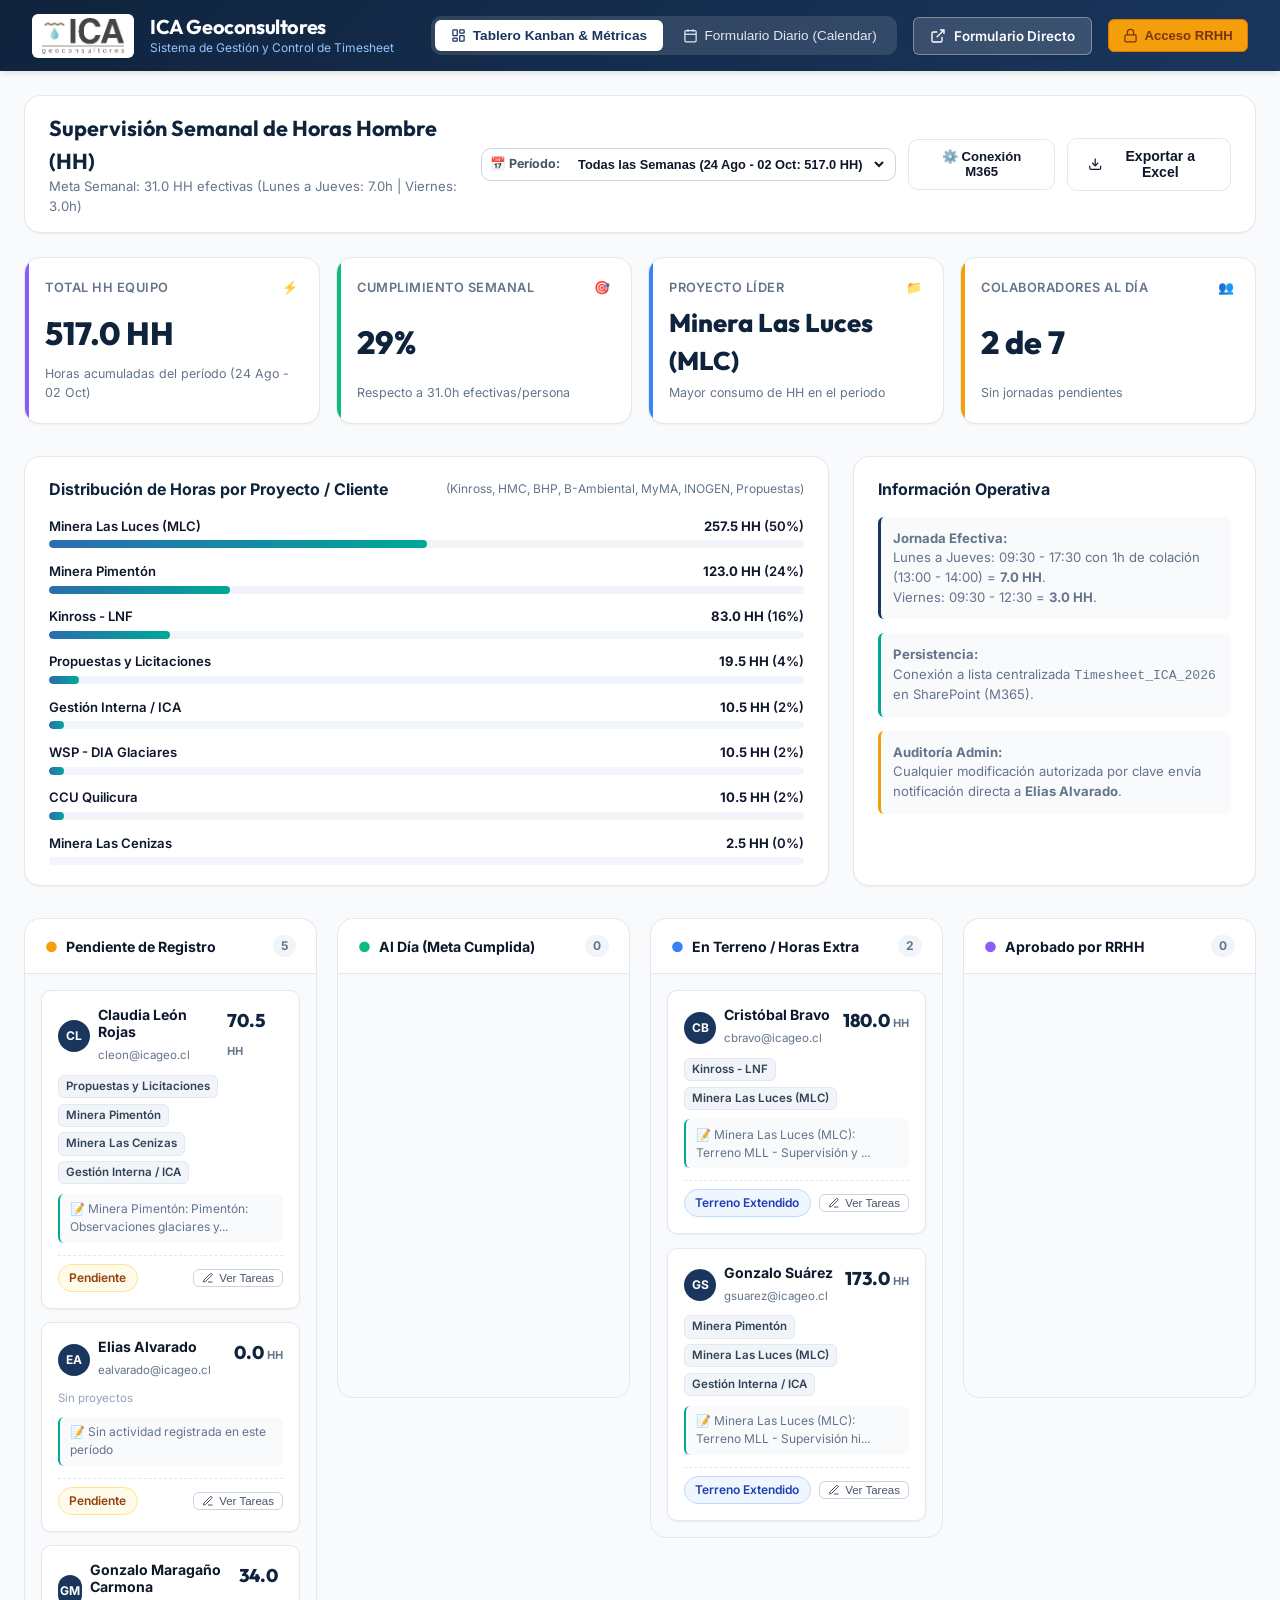
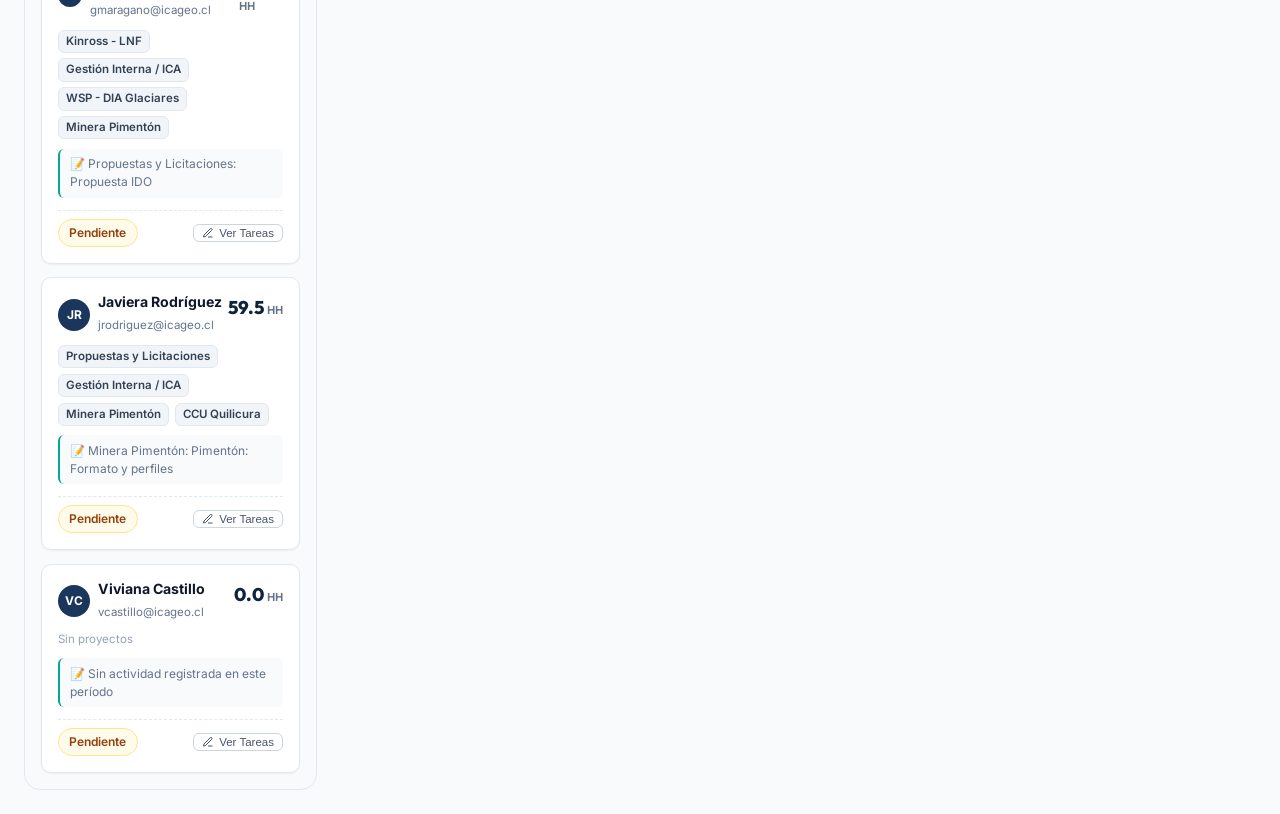
==== commit 17dc4f5b: "feat: actualizar dataset auditado al 02-oct-2026 (517.0 HH / 102 tareas reales, sin horas de Elias)" ====
--- a/index.html
+++ b/index.html
@@ -7,12 +7,6 @@
   <link rel="stylesheet" href="css/styles.css?v=7">
   <link rel="stylesheet" href="css/kanban.css?v=7">
   <link rel="stylesheet" href="css/calendar.css?v=7">
-  <!-- Politica de seguridad de contenido.
-       Limita de donde puede cargarse y a donde puede hablar la pagina. Se
-       anade ahora, antes de que el navegador custodie un token de Graph
-       (Fase 6): a partir de ese momento un XSS equivale a robo de token.
-       `connect-src` ya contempla los destinos de M365. -->
-  <meta http-equiv="Content-Security-Policy" content="default-src 'none'; script-src 'self' 'unsafe-inline'; style-src 'self' 'unsafe-inline'; img-src 'self' data:; font-src 'self'; connect-src 'self' https://graph.microsoft.com https://login.microsoftonline.com; frame-src https://login.microsoftonline.com; form-action 'none'; base-uri 'none'">
   <link rel="icon" type="image/png" href="assets/ica_logo.png">
 </head>
 <body>
@@ -45,17 +39,15 @@
         <span style="color: #ffffff !important; font-weight: 600;">Formulario Directo</span>
       </a>
 
+      <button type="button" class="btn-admin" id="btnAdminAuth">
+        <svg width="15" height="15" viewBox="0 0 24 24" fill="none" stroke="currentColor" stroke-width="2"><rect x="3" y="11" width="18" height="11" rx="2" ry="2"/><path d="M7 11V7a5 5 0 0110 0v4"/></svg>
+        Acceso RRHH
+      </button>
     </div>
   </header>
 
-  <!-- Aviso de integridad de datos.
-       La auditoria de procedencia determino que 73.3 de las 385.3 HH del
-       dataset anterior (19%) no eran trazables a ninguna medicion. El
-       historico quedo retirado hasta que el pipeline saneado lo reponga.
-       Ver AUDITORIA_PROCEDENCIA.md. -->
-  <div style="background: #fef3c7; border-bottom: 1px solid #fcd34d; padding: 0.7rem 2rem; font-size: 0.82rem; color: #78350f; display: flex; align-items: center; gap: 0.6rem;">
-    <span style="font-size: 1rem;">&#9888;</span>
-    <span><strong>Datos en revision de integridad.</strong> El historico se retiro tras detectar horas no trazables a las planillas de origen. Las cifras de esta pantalla no deben usarse para facturacion ni para evaluacion de desempeno.</span>
+  <!-- Banner de Notificación Exclusiva para Elias Alvarado -->
+  <div id="adminNotificationBanner" style="display: none; background: #ecfdf5; border-bottom: 1px solid #a7f3d0; padding: 0.6rem 2rem; font-size: 0.82rem; color: #065f46; align-items: center; justify-content: space-between;">
   </div>
 
   <main class="app-container">
@@ -74,12 +66,21 @@
           <div style="display: flex; align-items: center; gap: 0.4rem; background: white; border: 1px solid #cbd5e1; border-radius: var(--radius-md); padding: 0.2rem 0.5rem;">
             <label for="selectDashboardPeriod" style="font-size: 0.78rem; font-weight: 700; color: #475569; white-space: nowrap;">📅 Período:</label>
             <select id="selectDashboardPeriod" class="input-control" style="font-size: 0.8rem; padding: 0.25rem 0.5rem; border: none; background: transparent; font-weight: 600; color: #0f172a; cursor: pointer;">
-              <option value="all">Todas las Semanas</option>
+              <option value="all">Todas las Semanas (24 Ago - 02 Oct: 517.0 HH)</option>
               <option value="w1">Semana 1 (24 al 29 de Agosto)</option>
-              <option value="w2">Semana 2 (31 de Agosto al 06 de Septiembre)</option>
-              <option value="w3">Semana 3 (07 al 11 de Septiembre)</option>
+              <option value="w2">Semana 2 (31 Ago al 05 de Septiembre)</option>
+              <option value="w3">Semana 3 (07 al 12 de Septiembre)</option>
+              <option value="w4">Semana 4 (14 al 19 de Septiembre)</option>
+              <option value="w5">Semana 5 (21 al 26 de Septiembre)</option>
+              <option value="w6">Semana 6 (28 Sep al 02 de Octubre)</option>
             </select>
           </div>
+          <button type="button" class="btn btn-outline" id="btnAdminManagePinsCatalog" style="font-size: 0.82rem; display: none;">
+            👥 PINs & Propuestas
+          </button>
+          <button type="button" class="btn btn-outline" id="btnM365Config" style="font-size: 0.82rem;">
+            ⚙️ Conexión M365
+          </button>
           <button type="button" class="btn btn-outline" id="btnExportExcel">
             <svg width="16" height="16" viewBox="0 0 24 24" fill="none" stroke="currentColor" stroke-width="2"><path d="M21 15v4a2 2 0 0 1-2 2H5a2 2 0 0 1-2-2v-4"/><polyline points="7 10 12 15 17 10"/><line x1="12" y1="15" x2="12" y2="3"/></svg>
             Exportar a Excel
@@ -87,7 +88,7 @@
         </div>
       </div>
 
-      <!-- Métricas Clave (KPIs Ejecutivos) -->
+      <!-- Métricas Clave (KPIs) -->
       <div class="metrics-kpi-grid">
         <div class="kpi-card kpi-purple">
           <div class="kpi-header">
@@ -95,43 +96,34 @@
             <span>⚡</span>
           </div>
           <div class="kpi-value" id="kpiTotalHours">0.0 HH</div>
-          <div class="kpi-subtext">Horas acumuladas del período</div>
+          <div class="kpi-subtext">Horas acumuladas esta semana</div>
         </div>
 
         <div class="kpi-card kpi-success">
           <div class="kpi-header">
-            <span>Ratio Facturabilidad</span>
-            <span>💼</span>
-          </div>
-          <div class="kpi-value" id="kpiBillableRate">0%</div>
-          <div class="kpi-subtext" id="kpiBillableSubtext">Proyectos cliente vs. gestión interna</div>
+            <span>Cumplimiento Semanal</span>
+            <span>🎯</span>
+          </div>
+          <div class="kpi-value" id="kpiComplianceRate">0%</div>
+          <div class="kpi-subtext">Respecto a 31.0h efectivas/persona</div>
         </div>
 
         <div class="kpi-card kpi-info">
-          <div class="kpi-header">
-            <span>Terreno vs. Gabinete</span>
-            <span>⛰️</span>
-          </div>
-          <div class="kpi-value" id="kpiTerrainGabinete">0% / 0%</div>
-          <div class="kpi-subtext" id="kpiTerrainSubtext">Distribución operativa de HH</div>
-        </div>
-
-        <div class="kpi-card kpi-warning">
           <div class="kpi-header">
             <span>Proyecto Líder</span>
             <span>📁</span>
           </div>
-          <div class="kpi-value" id="kpiLeadingProject" style="font-size: 1.45rem;">-</div>
-          <div class="kpi-subtext">Mayor consumo de HH en el período</div>
-        </div>
-
-        <div class="kpi-card" style="border-left: 4px solid #0284c7;">
+          <div class="kpi-value" id="kpiLeadingProject" style="font-size: 1.6rem;">-</div>
+          <div class="kpi-subtext">Mayor consumo de HH en el periodo</div>
+        </div>
+
+        <div class="kpi-card kpi-warning">
           <div class="kpi-header">
-            <span>Cumplimiento Equipo</span>
-            <span>🎯</span>
-          </div>
-          <div class="kpi-value" id="kpiComplianceRate">0%</div>
-          <div class="kpi-subtext" id="kpiUsersOnTrack">0 de 7 al día</div>
+            <span>Colaboradores al Día</span>
+            <span>👥</span>
+          </div>
+          <div class="kpi-value" id="kpiUsersOnTrack">0 de 7</div>
+          <div class="kpi-subtext">Sin jornadas pendientes</div>
         </div>
       </div>
 
@@ -140,7 +132,7 @@
         <div class="analytics-panel">
           <h3>
             Distribución de Horas por Proyecto / Cliente
-            <span style="font-size: 0.75rem; color: var(--text-muted); font-weight: normal;">(Minera Pimentón, Kinross, Las Luces, CCU, WSP, BSF, Tambo de Oro, Propuestas)</span>
+            <span style="font-size: 0.75rem; color: var(--text-muted); font-weight: normal;">(Kinross, HMC, BHP, B-Ambiental, MyMA, INOGEN, Propuestas)</span>
           </h3>
           <div class="project-bars-list" id="projectBarsContainer">
             <!-- Rellenado dinámicamente por app.js -->
@@ -151,27 +143,21 @@
           <h3>Información Operativa</h3>
           <div style="font-size: 0.82rem; color: var(--text-muted); display: flex; flex-direction: column; gap: 0.85rem;">
             <div style="padding: 0.75rem; background: #f8fafc; border-radius: var(--radius-sm); border-left: 3px solid var(--color-primary);">
-              <strong>Jornada Efectiva ICA:</strong>
-              <p>Lunes a Jueves: 09:30 - 17:30 con 1h de colación protegida = <strong>7.0 HH</strong>.</p>
-              <p>Viernes: 09:30 - 12:30 sin colación = <strong>3.0 HH</strong>. Meta estándar: <strong>31.0 HH/semana</strong>.</p>
+              <strong>Jornada Efectiva:</strong>
+              <p>Lunes a Jueves: 09:30 - 17:30 con 1h de colación (13:00 - 14:00) = <strong>7.0 HH</strong>.</p>
+              <p>Viernes: 09:30 - 12:30 = <strong>3.0 HH</strong>.</p>
             </div>
             <div style="padding: 0.75rem; background: #f8fafc; border-radius: var(--radius-sm); border-left: 3px solid var(--color-accent);">
               <strong>Persistencia:</strong>
-              <p>Solo este navegador. La app no autentica ni comparte datos todavia; SharePoint pasa a ser la fuente de verdad en la Fase 6.</p>
+              <p>Conexión a lista centralizada <code>Timesheet_ICA_2026</code> en SharePoint (M365).</p>
             </div>
             <div style="padding: 0.75rem; background: #f8fafc; border-radius: var(--radius-sm); border-left: 3px solid #f59e0b;">
-              <strong>Metricas por Consultor:</strong>
-              <p>Retiradas de esta pagina. Mientras el sitio sea estatico no hay forma de impedir que se descarguen, asi que viven en el Excel maestro con permisos reales.</p>
-            </div>
-          </div>
-        </div>
-      </div>
-
-      <!-- El ranking individual por consultor se retiro de esta pagina.
-           No bastaba con ocultarlo: el dataset se servia como archivo
-           estatico y se descargaba por URL sin autenticacion. Vuelve en la
-           Fase 6, cuando SharePoint pueda negar los datos ajenos en lugar
-           de que la app solo deje de dibujarlos. -->
+              <strong>Auditoría Admin:</strong>
+              <p>Cualquier modificación autorizada por clave envía notificación directa a <strong>Elias Alvarado</strong>.</p>
+            </div>
+          </div>
+        </div>
+      </div>
 
       <!-- Tablero Kanban de Supervisión -->
       <div class="kanban-board-container">
@@ -257,10 +243,13 @@
             </div>
           </div>
           <div style="display: flex; gap: 0.5rem; align-items: center;">
-          </div>
-        </div>
-
-        <form id="formDailyTimesheet">
+            <button type="button" class="btn-pin-action" id="btnOpenPinModal" style="font-weight: 700;">🔑 Ingresar PIN</button>
+            <button type="button" class="btn-pin-action" id="btnChangePinModal" style="display: none;">⚙️ Cambiar mi PIN</button>
+            <button type="button" class="btn-pin-action" id="btnLockSession" style="display: none; background: #fee2e2; border-color: #fca5a5; color: #991b1b;">🔒 Cerrar Sesión</button>
+          </div>
+        </div>
+
+        <form id="formDailyTimesheet" class="form-content-locked">
           <!-- Metadatos de la Jornada -->
           <div class="form-meta-grid">
             <div class="input-group">
@@ -380,11 +369,192 @@
 
   </main>
 
-  <!-- Los modales de autenticacion de administrador, edicion de registros,
-       conexion M365, ingreso de PIN y cambio de PIN quedaron ELIMINADOS.
-       Ninguna credencial puede custodiarse en un cliente estatico: la clave
-       maestra y los PINs se entregaban al navegador y estuvieron publicados
-       en el repositorio. Los sustituye Entra ID en la Fase 6. -->
+  <!-- ========================================================
+       MODAL 1: AUTENTICACIÓN ADMIN (ELIAS ALVARADO)
+       ======================================================== -->
+  <div class="modal-overlay" id="modalAdminAuth">
+    <div class="modal-card">
+      <div class="modal-header">
+        <h3>Acceso Administrador / RRHH</h3>
+        <button type="button" class="modal-close" id="btnCloseAdminModal">&times;</button>
+      </div>
+      <div class="modal-body">
+        <p style="font-size: 0.85rem; color: var(--text-muted); margin-bottom: 1rem;">
+          Ingresa la clave única de administración asignada a <strong>Elias Alvarado</strong> para habilitar la supervisión y edición de registros.
+        </p>
+        <div class="input-group">
+          <label>Clave Maestra</label>
+          <input type="password" class="input-control" id="inputAdminPass" placeholder="Ingresa clave (ej. ICA2026_ADMIN)">
+        </div>
+      </div>
+      <div class="modal-footer">
+        <button type="button" class="btn btn-primary" id="btnSubmitAdminAuth">Desbloquear Panel</button>
+      </div>
+    </div>
+  </div>
+
+  <!-- ========================================================
+       MODAL 2: EDICIÓN DE REGISTRO (RRHH)
+       ======================================================== -->
+  <div class="modal-overlay" id="modalEditRecord">
+    <div class="modal-card" style="max-width: 580px;">
+      <div class="modal-header">
+        <h3>Edición de Registro (Admin: Elias Alvarado)</h3>
+        <button type="button" class="modal-close" id="btnCloseEditModal">&times;</button>
+      </div>
+      <form id="formEditRecord">
+        <div class="modal-body">
+          <div class="input-group" style="margin-bottom: 0.85rem;">
+            <label>Colaborador</label>
+            <input type="text" class="input-control" id="editRecordUser" readonly style="background: #f8fafc;">
+          </div>
+          <div style="display: grid; grid-template-columns: 2fr 1fr; gap: 0.75rem; margin-bottom: 0.85rem;">
+            <div class="input-group">
+              <label>Proyecto / Cliente</label>
+              <select class="input-control" id="editRecordProject">
+                <option value="Kinross">Kinross</option>
+                <option value="HMC">HMC</option>
+                <option value="BHP">BHP</option>
+                <option value="B-Ambiental">B-Ambiental</option>
+                <option value="MyMA">MyMA</option>
+                <option value="INOGEN">INOGEN</option>
+                <option value="Propuestas Generales">Propuestas Generales</option>
+                <option value="Gestión Interna / Reunión">Gestión Interna / Reunión</option>
+                <option value="Otros">Otros</option>
+              </select>
+            </div>
+            <div class="input-group">
+              <label>Horas (HH)</label>
+              <input type="number" class="input-control" id="editRecordHours" step="0.5" min="0.5" max="16" required>
+            </div>
+          </div>
+          <div class="input-group" style="margin-bottom: 0.85rem;">
+            <label>Tipo de Actividad</label>
+            <select class="input-control" id="editRecordActivity">
+              <option value="Modelación / Análisis Numérico">Modelación / Análisis Numérico</option>
+              <option value="Hidroquímica / Isótopos">Hidroquímica / Isótopos</option>
+              <option value="Redacción EETT / Informe">Redacción EETT / Informe</option>
+              <option value="SIG / Cartografía">SIG / Cartografía</option>
+              <option value="Terreno / Piezometría">Terreno / Piezometría</option>
+              <option value="Reunión Técnica con Cliente">Reunión Técnica con Cliente</option>
+              <option value="Reunión Interna / Planificación">Reunión Interna / Planificación</option>
+            </select>
+          </div>
+          <div class="input-group">
+            <label>Nota de Justificación de Auditoría</label>
+            <textarea class="input-control" id="editRecordAuditNote" rows="2" placeholder="Describe el motivo de la corrección..."></textarea>
+            <span style="font-size: 0.72rem; color: var(--text-muted); margin-top: 0.2rem;">
+              * Esta edición quedará registrada y se emitirá notificación exclusiva a <strong>ealvarado@icageo.cl</strong>.
+            </span>
+          </div>
+        </div>
+        <div class="modal-footer">
+          <button type="submit" class="btn btn-primary">Guardar Modificación</button>
+        </div>
+      </form>
+    </div>
+  </div>
+
+  <!-- ========================================================
+       MODAL 3: CONFIGURACIÓN CONEXIÓN M365 (POWER AUTOMATE)
+       ======================================================== -->
+  <div class="modal-overlay" id="modalM365Settings">
+    <div class="modal-card" style="max-width: 600px;">
+      <div class="modal-header">
+        <h3>⚙️ Conexión M365 / Power Automate (Vía B.1)</h3>
+        <button type="button" class="modal-close" id="btnCloseM365Modal">&times;</button>
+      </div>
+      <div class="modal-body">
+        <p style="font-size: 0.85rem; color: var(--text-muted); margin-bottom: 1rem;">
+          Conecta este formulario en línea directamente a tu archivo <strong>Timesheet_Maestro_ICA_Estandarizado.xlsx</strong> en SharePoint mediante un webhook de Power Automate.
+        </p>
+        <div class="input-group" style="margin-bottom: 1rem;">
+          <label>URL de HTTP POST de Power Automate</label>
+          <input type="url" class="input-control" id="inputPAEndpoint" placeholder="https://prod-XX.westus.logic.azure.com:443/workflows/..." style="font-size: 0.82rem;">
+          <span style="font-size: 0.72rem; color: var(--text-muted); margin-top: 0.25rem;">
+            * Sigue la guía <code>GUIA_POWER_AUTOMATE_B1.md</code> en tu repositorio para obtener esta URL en 5 minutos.
+          </span>
+        </div>
+        <div style="background: #f8fafc; border: 1px solid var(--border-color); border-radius: var(--radius-md); padding: 0.85rem; font-size: 0.78rem; color: #334155;">
+          <strong>Estado de Sincronización:</strong>
+          <p id="m365ConnectionStatus" style="margin-top: 0.2rem; font-weight: 600; color: #f59e0b;">● Sin endpoint configurado (Guardando en caché local)</p>
+        </div>
+      </div>
+      <div class="modal-footer">
+        <button type="button" class="btn btn-outline" id="btnTestM365Connection">Probar Conexión</button>
+        <button type="button" class="btn btn-primary" id="btnSaveM365Endpoint">Guardar Configuración</button>
+      </div>
+    </div>
+  </div>
+
+  <!-- ========================================================
+       MODAL 4: INGRESO DE PIN PERSONAL DE USUARIO (4 DÍGITOS)
+       ======================================================== -->
+  <div class="modal-overlay" id="modalUserPinAuth">
+    <div class="modal-card" style="max-width: 440px;">
+      <div class="modal-header">
+        <h3 id="pinModalTitle">🔑 Ingreso Seguro por PIN</h3>
+        <button type="button" class="modal-close" id="btnClosePinModal">&times;</button>
+      </div>
+      <div class="modal-body">
+        <div class="input-group" style="margin-bottom: 0.85rem;">
+          <label style="font-weight: 700;">👤 Selecciona tu Nombre:</label>
+          <select class="input-control" id="modalPinUserSelect" style="font-weight: 600; font-size: 0.95rem;">
+            <option value="cleon@icageo.cl">Claudia León Rojas</option>
+            <option value="cbravo@icageo.cl">Cristóbal Bravo</option>
+            <option value="ealvarado@icageo.cl">Elias Alvarado</option>
+            <option value="gmaragano@icageo.cl">Gonzalo Maragaño Carmona</option>
+            <option value="gsuarez@icageo.cl">Gonzalo Suárez</option>
+            <option value="jrodriguez@icageo.cl">Javiera Rodríguez</option>
+            <option value="vcastillo@icageo.cl">Viviana Castillo</option>
+          </select>
+        </div>
+        <p style="font-size: 0.82rem; color: var(--text-muted); margin-bottom: 1rem;">
+          Ingresa tu PIN de 4 números para desbloquear la jornada de hoy.
+        </p>
+        <div class="input-group" style="align-items: center; margin-bottom: 1rem;">
+          <input type="password" class="input-control" id="inputUserPin" maxlength="4" inputmode="numeric" placeholder="••••" style="font-size: 2rem; letter-spacing: 0.5em; text-align: center; width: 180px; font-weight: 800;">
+        </div>
+        <p style="font-size: 0.75rem; color: var(--text-muted); text-align: center;">
+          * PIN inicial de fábrica: <code>1234</code>. Podrás personalizarlo una vez ingreses.
+        </p>
+      </div>
+      <div class="modal-footer" style="justify-content: center;">
+        <button type="button" class="btn btn-primary" id="btnSubmitUserPin" style="width: 100%;">Validar y Desbloquear</button>
+      </div>
+    </div>
+  </div>
+
+  <!-- ========================================================
+       MODAL 5: CAMBIAR PIN PERSONAL
+       ======================================================== -->
+  <div class="modal-overlay" id="modalChangeUserPin">
+    <div class="modal-card" style="max-width: 460px;">
+      <div class="modal-header">
+        <h3>⚙️ Cambiar mi PIN Personal</h3>
+        <button type="button" class="modal-close" id="btnCloseChangePinModal">&times;</button>
+      </div>
+      <form id="formChangeUserPin">
+        <div class="modal-body">
+          <div class="input-group" style="margin-bottom: 0.85rem;">
+            <label>PIN Actual</label>
+            <input type="password" class="input-control" id="inputCurrentPin" maxlength="4" inputmode="numeric" required placeholder="••••">
+          </div>
+          <div class="input-group" style="margin-bottom: 0.85rem;">
+            <label>Nuevo PIN (4 números)</label>
+            <input type="password" class="input-control" id="inputNewPin" maxlength="4" inputmode="numeric" required placeholder="••••">
+          </div>
+          <div class="input-group">
+            <label>Confirmar Nuevo PIN</label>
+            <input type="password" class="input-control" id="inputConfirmPin" maxlength="4" inputmode="numeric" required placeholder="••••">
+          </div>
+        </div>
+        <div class="modal-footer">
+          <button type="submit" class="btn btn-primary">Actualizar mi PIN</button>
+        </div>
+      </form>
+    </div>
+  </div>
 
   <!-- ========================================================
        MODAL 6: REGISTRO DE NUEVA PROPUESTA (COLABORATIVO)
@@ -417,6 +587,44 @@
           <button type="submit" class="btn btn-primary">Registrar y Usar Propuesta</button>
         </div>
       </form>
+    </div>
+  </div>
+
+  <!-- ========================================================
+       MODAL 7: GESTIÓN DE PINS Y PROPUESTAS (ADMIN: ELIAS ALVARADO)
+       ======================================================== -->
+  <div class="modal-overlay" id="modalAdminCatalogAndPins">
+    <div class="modal-card" style="max-width: 680px;">
+      <div class="modal-header">
+        <h3>👥 Gestión de PINs y Propuestas (Admin)</h3>
+        <button type="button" class="modal-close" id="btnCloseAdminPinsModal">&times;</button>
+      </div>
+      <div class="modal-body">
+        <h4 style="font-size: 0.95rem; margin-bottom: 0.75rem; color: var(--color-primary-dark);">1. Estado y Reseteo de PINs del Equipo</h4>
+        <div style="max-height: 180px; overflow-y: auto; border: 1px solid var(--border-color); border-radius: var(--radius-sm); margin-bottom: 1.5rem;">
+          <table style="width: 100%; border-collapse: collapse; font-size: 0.82rem;">
+            <thead style="background: #f8fafc; border-bottom: 1px solid var(--border-color); text-align: left;">
+              <tr>
+                <th style="padding: 0.5rem 0.75rem;">Colaborador</th>
+                <th style="padding: 0.5rem 0.75rem;">Correo</th>
+                <th style="padding: 0.5rem 0.75rem;">PIN</th>
+                <th style="padding: 0.5rem 0.75rem; text-align: right;">Acción</th>
+              </tr>
+            </thead>
+            <tbody id="tablePinsAdminBody">
+              <!-- Rellenado por app.js -->
+            </tbody>
+          </table>
+        </div>
+
+        <h4 style="font-size: 0.95rem; margin-bottom: 0.75rem; color: var(--color-primary-dark);">2. Propuestas Creadas por el Equipo</h4>
+        <div id="listAdminProposalsContainer" style="max-height: 180px; overflow-y: auto; border: 1px solid var(--border-color); border-radius: var(--radius-sm); padding: 0.5rem;">
+          <!-- Rellenado por app.js -->
+        </div>
+      </div>
+      <div class="modal-footer">
+        <button type="button" class="btn btn-outline" id="btnCloseAdminPinsFooter">Cerrar</button>
+      </div>
     </div>
   </div>
 
@@ -481,8 +689,8 @@
   </script>
 
   <!-- Lógica de Negocio -->
-  <script src="js/team_data.js?v=20260909_fase0"></script>
-  <script src="js/calendar_form.js?v=20260909_fase0"></script>
-  <script src="js/app.js?v=20260909_fase0"></script>
+  <script src="js/team_data.js"></script>
+  <script src="js/calendar_form.js"></script>
+  <script src="js/app.js"></script>
 </body>
 </html>
